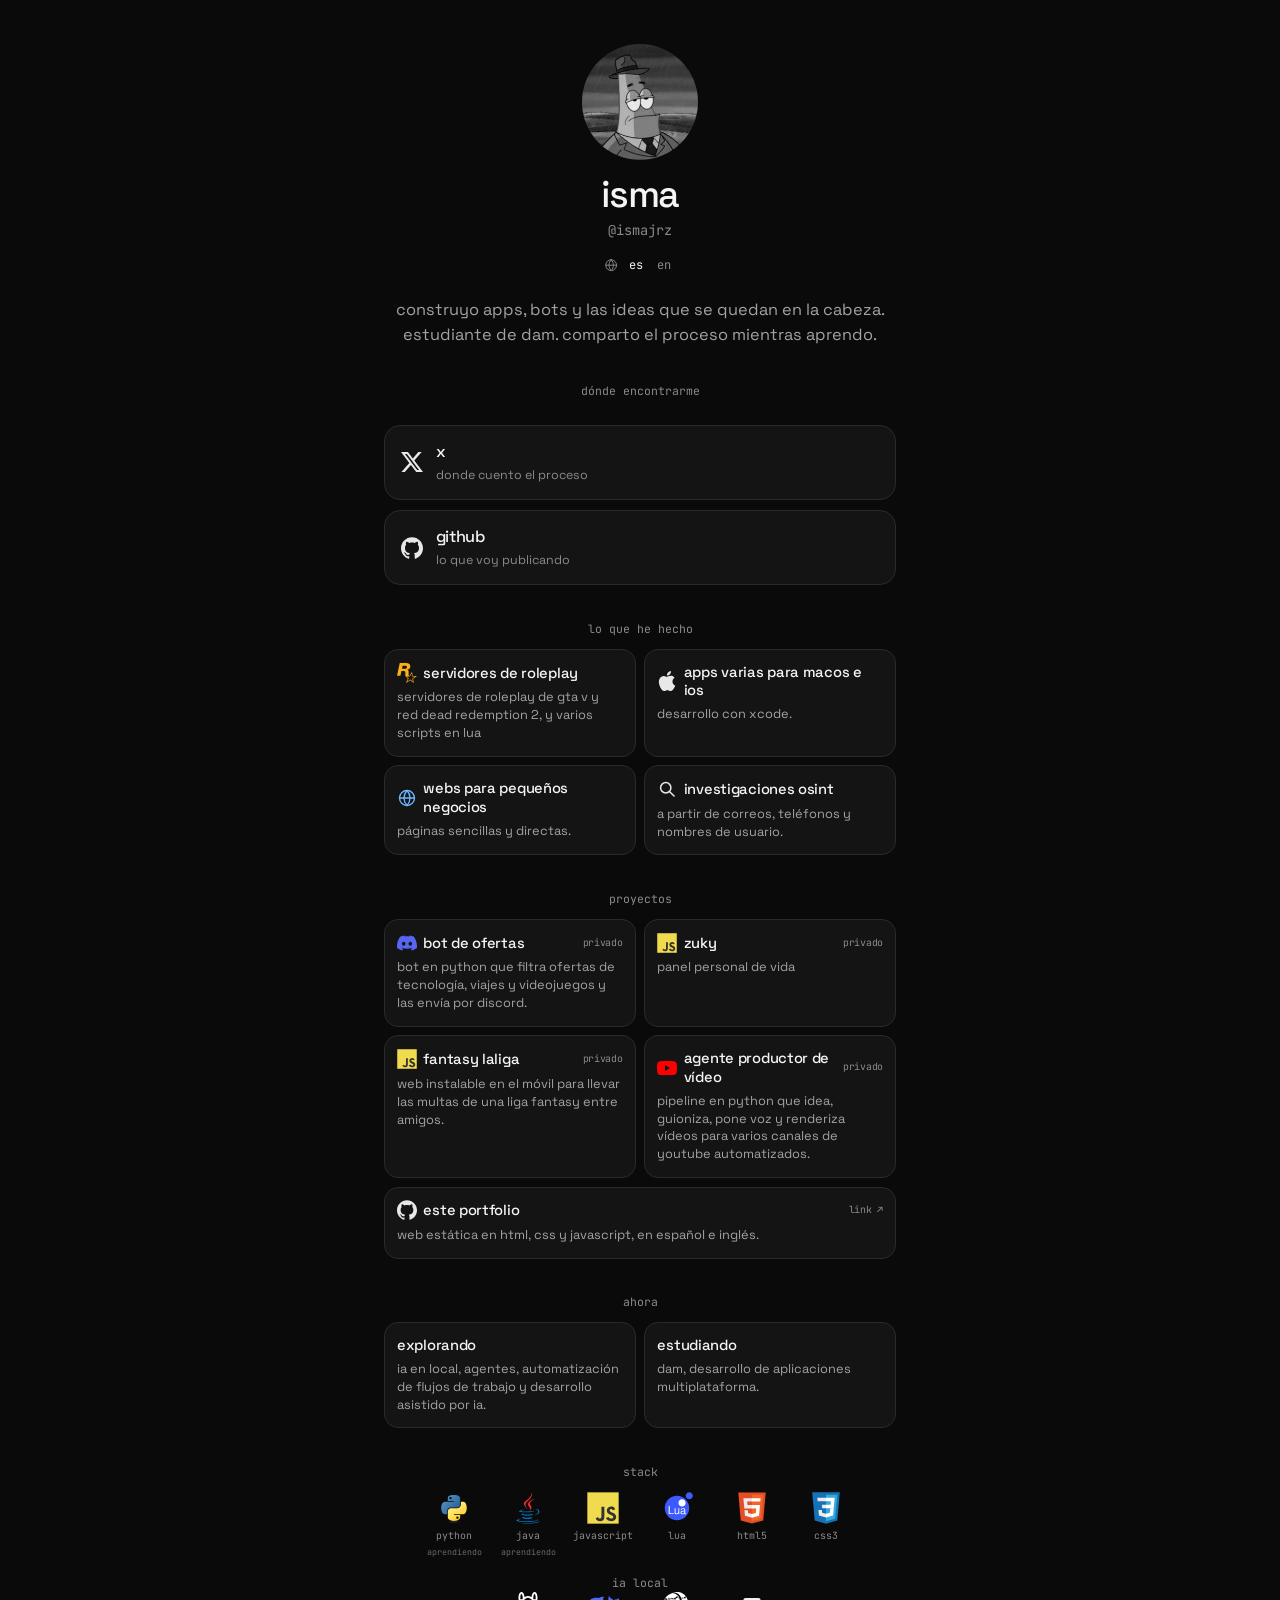
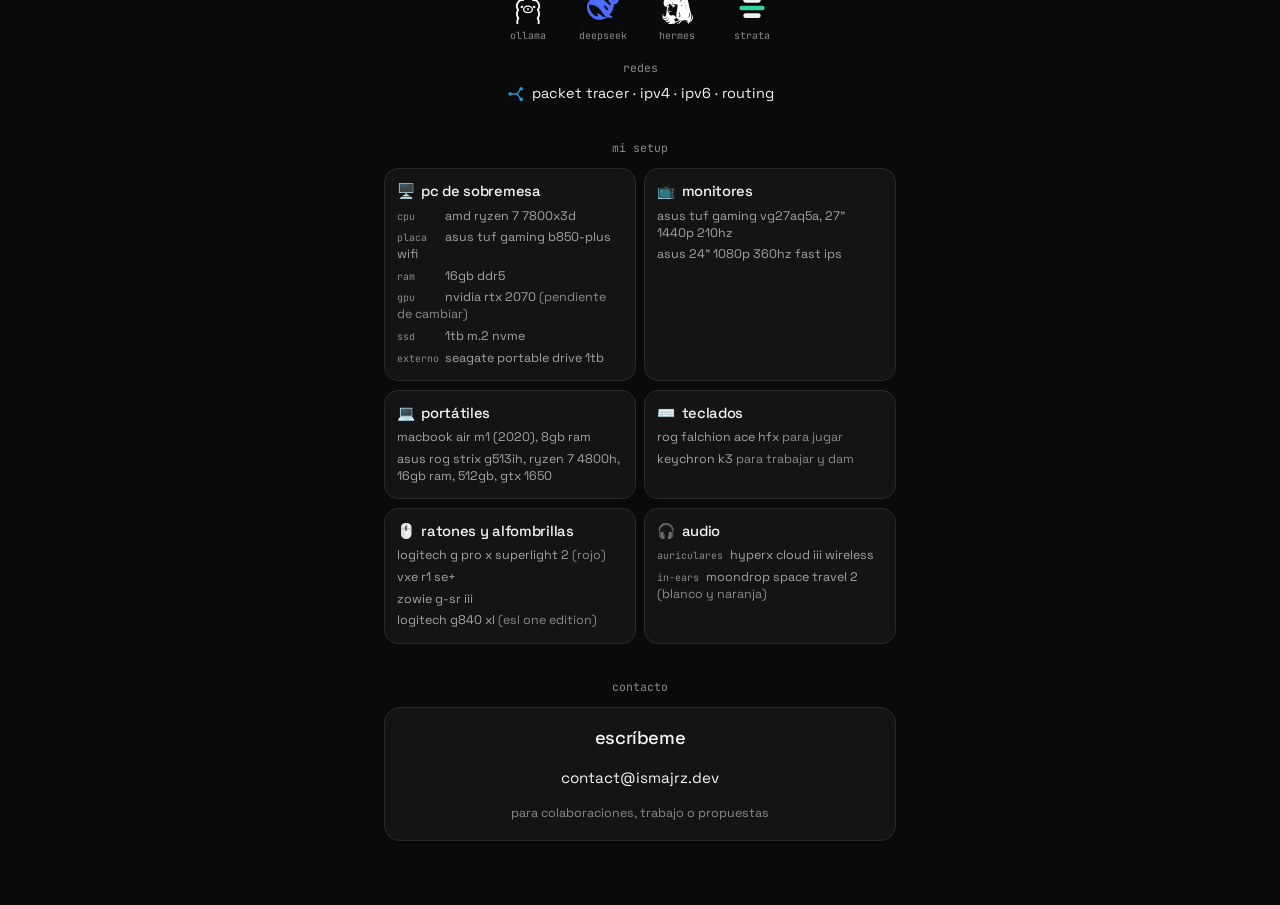
==== index.html @ 29e9b3c8 "Portfolio: añade el proyecto Fantasy LaLiga" ====
<!DOCTYPE html>
<html lang="es">
<head>
  <meta charset="utf-8">
  <meta name="viewport" content="width=device-width, initial-scale=1">
  <title>isma · @ismajrz</title>
  <meta name="description" content="isma (@ismajrz). construyo apps, bots y las ideas que se quedan en la cabeza. comparto el proceso mientras aprendo.">
  <meta name="author" content="isma">
  <meta name="theme-color" content="#0a0a0a">
  <meta name="color-scheme" content="dark">
  <meta name="format-detection" content="telephone=no">
  <link rel="canonical" href="https://ismajrz.dev/">
  <meta property="og:title" content="isma · @ismajrz">
  <meta property="og:description" content="isma (@ismajrz). construyo apps, bots y las ideas que se quedan en la cabeza. comparto el proceso mientras aprendo.">
  <meta property="og:type" content="website">
  <meta property="og:url" content="https://ismajrz.dev/">
  <meta property="og:locale" content="es_ES">
  <meta property="og:site_name" content="isma">
  <meta property="og:image" content="https://ismajrz.dev/avatar.jpg">
  <meta property="og:image:type" content="image/jpeg">
  <meta property="og:image:width" content="460">
  <meta property="og:image:height" content="460">
  <meta property="og:image:alt" content="foto de isma">
  <meta name="twitter:card" content="summary">
  <meta name="twitter:site" content="@ismajrz">
  <meta name="twitter:title" content="isma · @ismajrz">
  <meta name="twitter:description" content="isma (@ismajrz). construyo apps, bots y las ideas que se quedan en la cabeza. comparto el proceso mientras aprendo.">
  <meta name="twitter:image" content="https://ismajrz.dev/avatar.jpg">
  <meta name="twitter:image:alt" content="foto de isma">
  <link rel="icon" href="/favicon.svg" type="image/svg+xml">
  <link rel="preload" href="/avatar.jpg" as="image">
  <link rel="preconnect" href="https://fonts.googleapis.com">
  <link rel="preconnect" href="https://fonts.gstatic.com" crossorigin>
  <link rel="stylesheet" href="https://fonts.googleapis.com/css2?family=JetBrains+Mono:wght@400;500&family=Space+Grotesk:wght@400;500&display=swap">
  <link rel="stylesheet" href="/styles.css">
</head>
<body data-page="home">
  <a class="skip" href="#contenido" data-i18n="skip">saltar al contenido</a>
  <div class="hub">
    <header>
      <img class="avatar" src="/avatar.jpg" width="116" height="116" alt="foto de isma" data-i18n-alt="photoAlt" fetchpriority="high">
      <h1>isma</h1>
      <p class="handle">@ismajrz</p>
      <div class="lang" role="group" aria-label="idioma" data-i18n-aria="langLabel">
        <svg class="lang-icon" aria-hidden="true" viewBox="0 0 24 24" fill="none" stroke="currentColor" stroke-width="1.6" stroke-linecap="round" stroke-linejoin="round"><circle cx="12" cy="12" r="9"/><path d="M3 12h18"/><path d="M12 3c2.4 2.6 3.6 5.7 3.6 9s-1.2 6.4-3.6 9c-2.4-2.6-3.6-5.7-3.6-9S9.6 5.6 12 3z"/></svg>
        <button type="button" data-set-lang="es" aria-pressed="true">es</button>
        <button type="button" data-set-lang="en" aria-pressed="false">en</button>
      </div>
      <p class="bio">
        <span data-i18n="bio1">construyo apps, bots y las ideas que se quedan en la cabeza.</span>
        <span data-i18n="bio2">estudiante de dam. comparto el proceso mientras aprendo.</span>
      </p>
    </header>

    <main id="contenido" tabindex="-1">
      <section aria-labelledby="donde">
        <h2 id="donde" data-i18n="findTitle">dónde encontrarme</h2>
        <div class="links">
          <a class="linkbtn" href="https://x.com/ismajrz" target="_blank" rel="me noopener noreferrer">
            <img src="/icons/x.svg" alt="" width="22" height="22">
            <span>
              <strong>x</strong>
              <small data-i18n="xHint">donde cuento el proceso</small>
              <span class="sr-only" data-i18n="newTab">se abre en otra pestaña</span>
            </span>
          </a>
          <a class="linkbtn" href="https://github.com/ismajrz" target="_blank" rel="me noopener noreferrer">
            <img src="/icons/github.svg" alt="" width="22" height="22">
            <span>
              <strong>github</strong>
              <small data-i18n="ghHint">lo que voy publicando</small>
              <span class="sr-only" data-i18n="newTab">se abre en otra pestaña</span>
            </span>
          </a>
        </div>
      </section>

      <section aria-labelledby="hecho">
        <h2 id="hecho" data-i18n="workTitle">lo que he hecho</h2>
        <ul class="tiles work">
          <li class="tile">
            <h3><img src="/icons/rockstargames.svg" alt="" width="20" height="20"><span data-i18n="work1t">servidores de roleplay</span></h3>
            <p data-i18n="work1d">servidores de roleplay de gta v y red dead redemption 2, y varios scripts en lua</p>
          </li>
          <li class="tile">
            <h3><img src="/icons/apple.svg" alt="" width="20" height="20"><span data-i18n="work2t">apps varias para macos e ios</span></h3>
            <p data-i18n="work2d">desarrollo con xcode.</p>
          </li>
          <li class="tile">
            <h3><img src="/icons/globe.svg" alt="" width="20" height="20"><span data-i18n="work3t">webs para pequeños negocios</span></h3>
            <p data-i18n="work3d">páginas sencillas y directas.</p>
          </li>
          <li class="tile">
            <h3><img src="/icons/search.svg" alt="" width="20" height="20"><span data-i18n="work4t">investigaciones osint</span></h3>
            <p data-i18n="work4d">a partir de correos, teléfonos y nombres de usuario.</p>
          </li>
        </ul>
      </section>

      <section aria-labelledby="proyectos">
        <h2 id="proyectos" data-i18n="projectsTitle">proyectos</h2>
        <ul class="tiles">
          <li class="tile">
            <h3><img src="/icons/discord.svg" alt="" width="20" height="20"><span>bot de ofertas</span><span class="tag" data-i18n="private">privado</span></h3>
            <p data-i18n="projBot">bot en python que filtra ofertas de tecnología, viajes y videojuegos y las envía por discord.</p>
          </li>
          <li class="tile">
            <h3><img src="/icons/javascript.svg" alt="" width="20" height="20"><span>zuky</span><span class="tag" data-i18n="private">privado</span></h3>
            <p data-i18n="projZuky">panel personal de vida</p>
          </li>
          <li class="tile">
            <h3><img src="/icons/javascript.svg" alt="" width="20" height="20"><span>fantasy laliga</span><span class="tag" data-i18n="private">privado</span></h3>
            <p data-i18n="projFantasy">web instalable en el móvil para llevar las multas de una liga fantasy entre amigos.</p>
          </li>
          <li class="tile">
            <h3><img src="/icons/youtube.svg" alt="" width="20" height="20"><span data-i18n="projVideoT">agente productor de vídeo</span><span class="tag" data-i18n="private">privado</span></h3>
            <p data-i18n="projVideo">pipeline en python que idea, guioniza, pone voz y renderiza vídeos para varios canales de youtube automatizados.</p>
          </li>
          <li class="tile">
            <h3><img src="/icons/github.svg" alt="" width="20" height="20"><span data-i18n="projSiteT">este portfolio</span><a class="tag tag-link" href="https://github.com/ismajrz/portfolio" target="_blank" rel="noopener"><span data-i18n="code">link</span> ↗<span class="sr-only" data-i18n="newTab">se abre en otra pestaña</span></a></h3>
            <p data-i18n="projSite">web estática en html, css y javascript, en español e inglés.</p>
          </li>
        </ul>
      </section>

      <section aria-labelledby="ahora">
        <h2 id="ahora" data-i18n="nowTitle">ahora</h2>
        <ul class="tiles">
          <li class="tile">
            <h3 data-i18n="now3t">explorando</h3>
            <p data-i18n="now3d">ia en local, agentes, automatización de flujos de trabajo y desarrollo asistido por ia.</p>
          </li>
          <li class="tile">
            <h3 data-i18n="now2t">estudiando</h3>
            <p data-i18n="now2d">dam, desarrollo de aplicaciones multiplataforma.</p>
          </li>
        </ul>
      </section>

      <section aria-labelledby="stack">
        <h2 id="stack" data-i18n="stackTitle">stack</h2>
        <ul class="logos">
          <li><img src="/icons/python.svg" alt="" width="32" height="32"><span>python</span><span class="learning" data-i18n="learning">aprendiendo</span></li>
          <li><img src="/icons/java.svg" alt="" width="32" height="32"><span>java</span><span class="learning" data-i18n="learning">aprendiendo</span></li>
          <li><img src="/icons/javascript.svg" alt="" width="32" height="32"><span>javascript</span></li>
          <li><img src="/icons/lua.svg" alt="" width="32" height="32"><span>lua</span></li>
          <li><img src="/icons/html5.svg" alt="" width="32" height="32"><span>html5</span></li>
          <li><img src="/icons/css3.svg" alt="" width="32" height="32"><span>css3</span></li>
        </ul>
        <p class="sub" data-i18n="ai">ia local</p>
        <ul class="logos">
          <li><img src="/icons/ollama.svg" alt="" width="32" height="32"><span>ollama</span></li>
          <li><img src="/icons/deepseek.svg" alt="" width="32" height="32"><span>deepseek</span></li>
          <li><img src="/icons/hermes.svg" alt="" width="32" height="32"><span>hermes</span></li>
          <li><img src="/icons/strata.svg" alt="" width="32" height="32"><span>strata</span></li>
        </ul>
        <p class="sub" data-i18n="networks">redes</p>
        <p class="netline"><img class="mark" src="/icons/network.svg" alt="" width="18" height="18">packet tracer · ipv4 · ipv6 · routing</p>
      </section>

      <section aria-labelledby="setup">
        <h2 id="setup" data-i18n="setupTitle">mi setup</h2>
        <ul class="tiles setup">
          <li class="tile">
            <h3><span aria-hidden="true">🖥️</span><span data-i18n="setPc">pc de sobremesa</span></h3>
            <ul class="specs">
              <li><span class="k">cpu</span>amd ryzen 7 7800x3d</li>
              <li><span class="k" data-i18n="setBoard">placa</span>asus tuf gaming b850-plus wifi</li>
              <li><span class="k">ram</span>16gb ddr5</li>
              <li><span class="k">gpu</span>nvidia rtx 2070 <em data-i18n="setUpgrade">(pendiente de cambiar)</em></li>
              <li><span class="k">ssd</span>1tb m.2 nvme</li>
              <li><span class="k" data-i18n="setExternal">externo</span>seagate portable drive 1tb</li>
            </ul>
          </li>
          <li class="tile">
            <h3><span aria-hidden="true">📺</span><span data-i18n="setMonitors">monitores</span></h3>
            <ul class="specs">
              <li>asus tuf gaming vg27aq5a, 27" 1440p 210hz</li>
              <li>asus 24" 1080p 360hz fast ips</li>
            </ul>
          </li>
          <li class="tile">
            <h3><span aria-hidden="true">💻</span><span data-i18n="setLaptops">portátiles</span></h3>
            <ul class="specs">
              <li>macbook air m1 (2020), 8gb ram</li>
              <li>asus rog strix g513ih, ryzen 7 4800h, 16gb ram, 512gb, gtx 1650</li>
            </ul>
          </li>
          <li class="tile">
            <h3><span aria-hidden="true">⌨️</span><span data-i18n="setKeyboards">teclados</span></h3>
            <ul class="specs">
              <li>rog falchion ace hfx <em data-i18n="setGaming">para jugar</em></li>
              <li>keychron k3 <em data-i18n="setWork">para trabajar y dam</em></li>
            </ul>
          </li>
          <li class="tile">
            <h3><span aria-hidden="true">🖱️</span><span data-i18n="setMice">ratones y alfombrillas</span></h3>
            <ul class="specs">
              <li>logitech g pro x superlight 2 <em data-i18n="setRed">(rojo)</em></li>
              <li>vxe r1 se+</li>
              <li>zowie g-sr iii</li>
              <li>logitech g840 xl <em>(esl one edition)</em></li>
            </ul>
          </li>
          <li class="tile">
            <h3><span aria-hidden="true">🎧</span><span>audio</span></h3>
            <ul class="specs">
              <li><span class="k" data-i18n="setHeadphones">auriculares</span>hyperx cloud iii wireless</li>
              <li><span class="k">in-ears</span>moondrop space travel 2 <em data-i18n="setWhite">(blanco y naranja)</em></li>
            </ul>
          </li>
        </ul>
      </section>

      <section aria-labelledby="contacto">
        <h2 id="contacto" data-i18n="contactTitle">contacto</h2>
        <a class="cta" href="mailto:contact@ismajrz.dev">
          <span class="cta-label" data-i18n="ctaButton">escríbeme</span>
          <span class="cta-mail">contact@ismajrz.dev</span>
          <span class="cta-note" data-i18n="ctaPurpose">para colaboraciones, trabajo o propuestas</span>
        </a>
      </section>
    </main>
  </div>
  <script src="/main.js"></script>
</body>
</html>
---- styles.css ----
:root {
  --bg: #0a0a0a;
  --card: #141414;
  --line: #2a2a2a;
  --text: #a3a3a3;
  --strong: #f4f4f4;
  --muted: #8a8a8a;
  --sans: "Space Grotesk", "Segoe UI", sans-serif;
  --mono: "JetBrains Mono", ui-monospace, menlo, consolas, monospace;
}

*,
*::before,
*::after {
  box-sizing: border-box;
}

html {
  scrollbar-color: #2a2a2a var(--bg);
}

body {
  margin: 0;
  min-height: 100vh;
  background: var(--bg);
  color: var(--text);
  font-family: var(--sans);
  font-size: 1.02rem;
  line-height: 1.5;
  -webkit-font-smoothing: antialiased;
}

:focus:not(:focus-visible) {
  outline: none;
}

:focus-visible {
  outline: 2px solid var(--strong);
  outline-offset: 3px;
}

::selection {
  background: #2e2e2e;
  color: var(--strong);
}

button,
a {
  font: inherit;
}

.skip {
  position: absolute;
  left: 1rem;
  top: 0;
  transform: translateY(-140%);
  padding: 0.45rem 0.7rem;
  background: var(--strong);
  color: var(--bg);
  font-family: var(--mono);
  font-size: 0.75rem;
  text-decoration: none;
}

.skip:focus {
  transform: translateY(0.75rem);
}

.hub {
  width: min(100% - 2rem, 32rem);
  margin-inline: auto;
  padding-block: 2.75rem 4rem;
  text-align: center;
}

.avatar {
  width: 116px;
  height: 116px;
  border-radius: 50%;
  object-fit: cover;
  display: block;
  margin: 0 auto 1rem;
}

h1,
h2,
h3,
p {
  margin: 0;
}

h1 {
  color: var(--strong);
  font-size: 2.35rem;
  font-weight: 500;
  letter-spacing: -0.04em;
  line-height: 1;
}

.handle {
  margin-top: 0.4rem;
  color: var(--muted);
  font-family: var(--mono);
  font-size: 0.85rem;
}

.lang {
  display: inline-flex;
  align-items: center;
  gap: 0.15rem;
  margin-top: 0.85rem;
}

.lang-icon {
  width: 0.9rem;
  height: 0.9rem;
  margin-right: 0.2rem;
  color: var(--muted);
}

.lang button {
  border: 0;
  padding: 0.15rem 0.35rem;
  background: transparent;
  color: var(--muted);
  font-family: var(--mono);
  font-size: 0.75rem;
  cursor: pointer;
}

.lang button[aria-pressed="true"] {
  color: var(--strong);
}

.bio {
  margin-top: 1.15rem;
  text-align: center;
}

.bio span {
  display: block;
}

section {
  margin-top: 2.15rem;
  text-align: left;
}

h2 {
  margin-bottom: 0.75rem;
  color: var(--muted);
  font-family: var(--mono);
  font-size: 0.72rem;
  font-weight: 400;
  text-align: center;
}

.links {
  display: grid;
  gap: 0.6rem;
  margin-top: 1.6rem;
}

.linkbtn,
.cta {
  display: flex;
  align-items: center;
  gap: 0.8rem;
  width: 100%;
  padding: 0.9rem 1rem;
  border: 1px solid var(--line);
  border-radius: 16px;
  background: var(--card);
  color: var(--strong);
  text-align: left;
  text-decoration: none;
  transition: background-color 0.15s ease, border-color 0.15s ease;
}

.linkbtn:hover,
.cta:hover {
  background: #1b1b1b;
  border-color: #3a3a3a;
  text-decoration: none;
}

.linkbtn img {
  width: 22px;
  height: 22px;
  flex: none;
  object-fit: contain;
}

.linkbtn strong,
.cta-label {
  display: block;
  font-weight: 500;
  letter-spacing: -0.02em;
}

.linkbtn small,
.cta-note {
  display: block;
  margin-top: 0.1rem;
  color: var(--muted);
  font-size: 0.78rem;
  font-weight: 400;
}

.tiles {
  display: grid;
  grid-template-columns: 1fr 1fr;
  gap: 0.55rem;
  margin: 0;
  padding: 0;
  list-style: none;
}

.tiles li:last-child:nth-child(odd) {
  grid-column: 1 / -1;
}

.tile {
  padding: 0.8rem 0.75rem 0.85rem;
  border: 1px solid var(--line);
  border-radius: 14px;
  background: var(--card);
  text-align: left;
}

.tile img,
.mark {
  width: 20px;
  height: 20px;
  object-fit: contain;
  flex: none;
}

h3 {
  display: flex;
  align-items: center;
  gap: 0.4rem;
  color: var(--strong);
  font-size: 0.92rem;
  font-weight: 500;
  letter-spacing: -0.02em;
  line-height: 1.25;
}

.tile p {
  margin-top: 0.35rem;
  color: var(--text);
  font-size: 0.8rem;
  line-height: 1.4;
}

.tag {
  margin-left: auto;
  color: var(--muted);
  font-family: var(--mono);
  font-size: 0.62rem;
  font-weight: 400;
}

.tag-link {
  color: var(--muted);
  text-decoration: none;
}

.tag-link:hover {
  color: var(--strong);
}

.logos {
  display: flex;
  flex-wrap: wrap;
  justify-content: center;
  gap: 0.85rem 0.35rem;
  margin: 0;
  padding: 0;
  list-style: none;
}

.logos li {
  display: flex;
  flex-direction: column;
  align-items: center;
  gap: 0.3rem;
  width: 4.3rem;
  color: var(--muted);
  font-family: var(--mono);
  font-size: 0.62rem;
}

.logos img {
  width: 32px;
  height: 32px;
  object-fit: contain;
}

.logos .learning {
  margin-top: -0.15rem;
  color: var(--muted);
  font-size: 0.52rem;
  opacity: 0.75;
}

.sub {
  margin-top: 1rem;
  color: var(--muted);
  font-family: var(--mono);
  font-size: 0.72rem;
  text-align: center;
}

.netline {
  display: flex;
  align-items: center;
  justify-content: center;
  gap: 0.4rem;
  margin-top: 0.4rem;
  color: var(--strong);
  font-size: 0.9rem;
}

.specs {
  margin: 0.45rem 0 0;
  padding: 0;
  list-style: none;
  display: grid;
  gap: 0.3rem;
}

.specs li {
  color: var(--text);
  font-size: 0.78rem;
  line-height: 1.35;
}

.specs .k {
  display: inline-block;
  min-width: 2.6rem;
  margin-right: 0.4rem;
  color: var(--muted);
  font-family: var(--mono);
  font-size: 0.62rem;
}

.specs em {
  color: var(--muted);
  font-style: normal;
}

.cta {
  display: grid;
  justify-items: center;
  text-align: center;
  padding: 1rem 1rem 1.05rem;
  border-radius: 16px;
}

.cta-label {
  font-size: 1.15rem;
}

.cta-mail {
  margin-top: 0.15rem;
  color: var(--strong);
  font-size: 0.95rem;
}

.sr-only {
  position: absolute;
  width: 1px;
  height: 1px;
  padding: 0;
  margin: -1px;
  overflow: hidden;
  clip: rect(0, 0, 0, 0);
  white-space: nowrap;
  border: 0;
}

.page-404 .hub {
  padding-top: 4.5rem;
}

.page-404 .linkbtn {
  margin-top: 1.5rem;
  justify-content: center;
}

@media (prefers-reduced-motion: reduce) {
  .linkbtn,
  .cta {
    transition: none;
  }
}
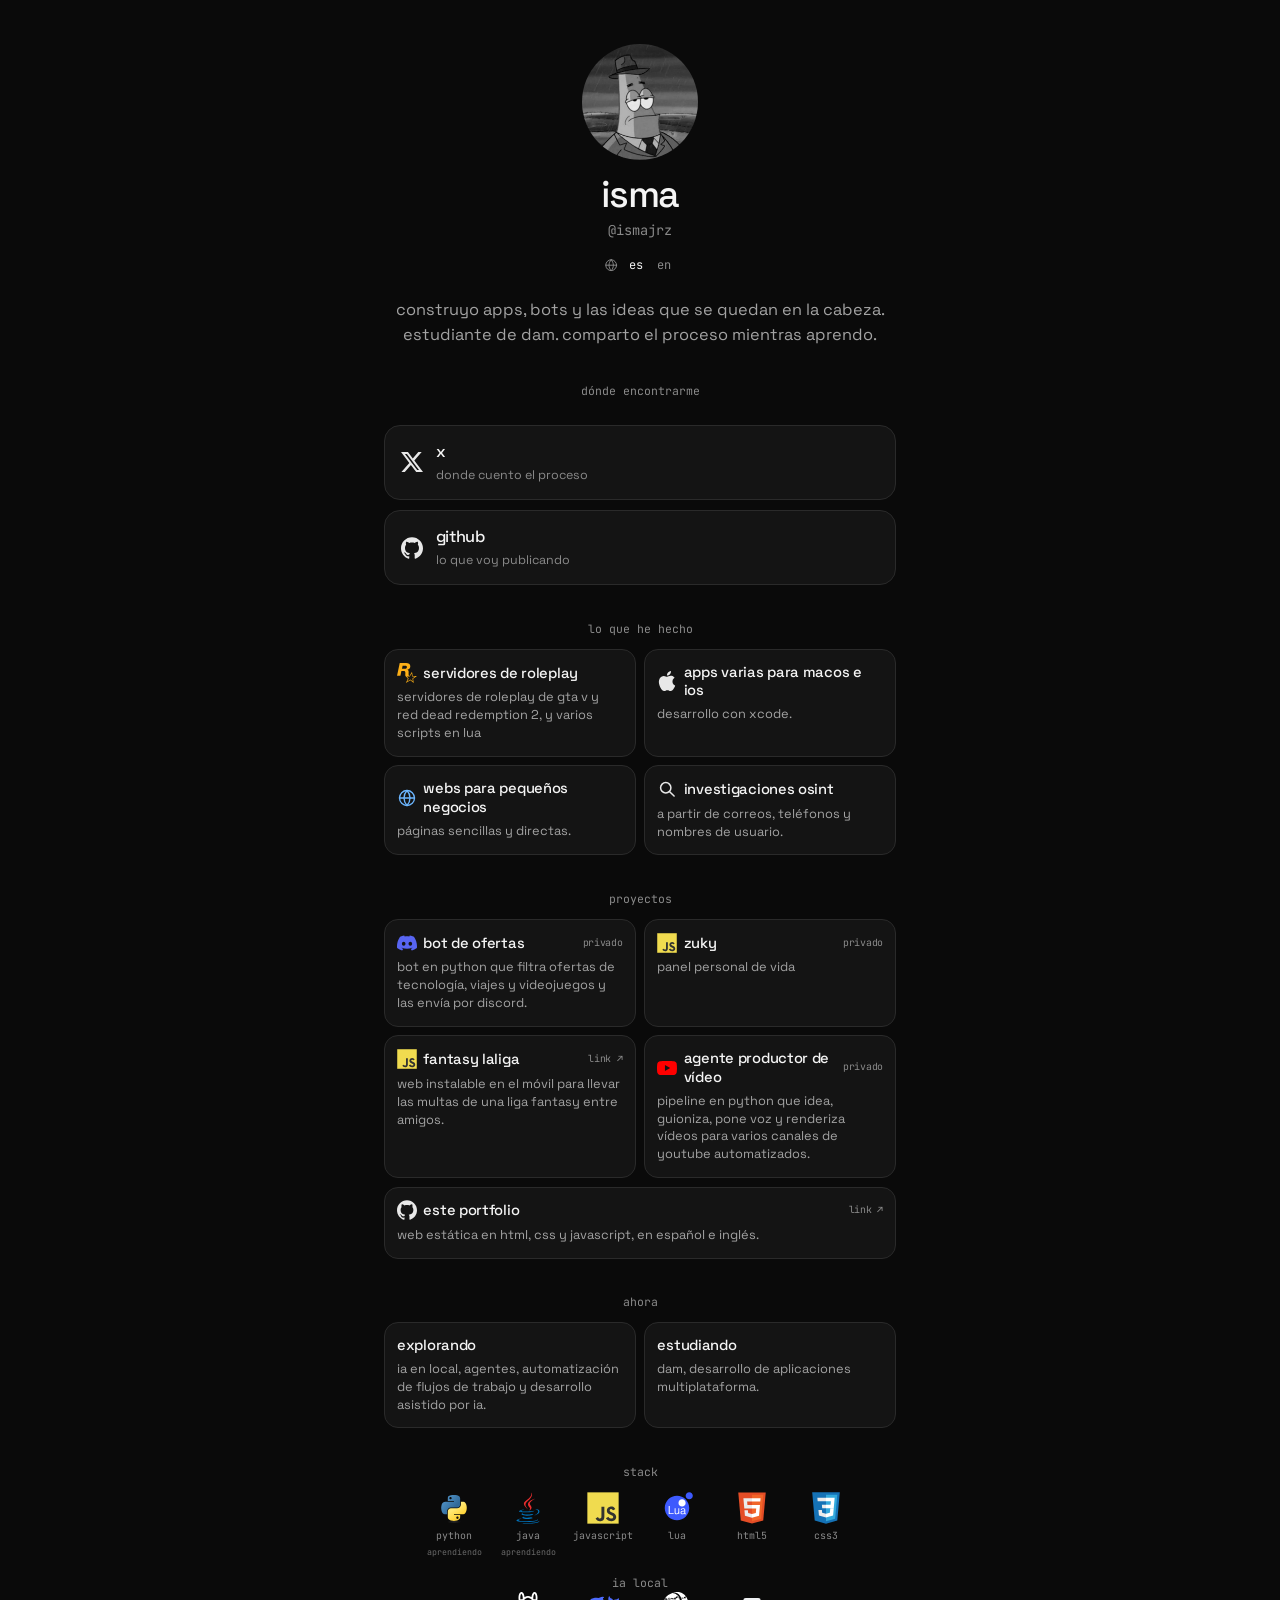
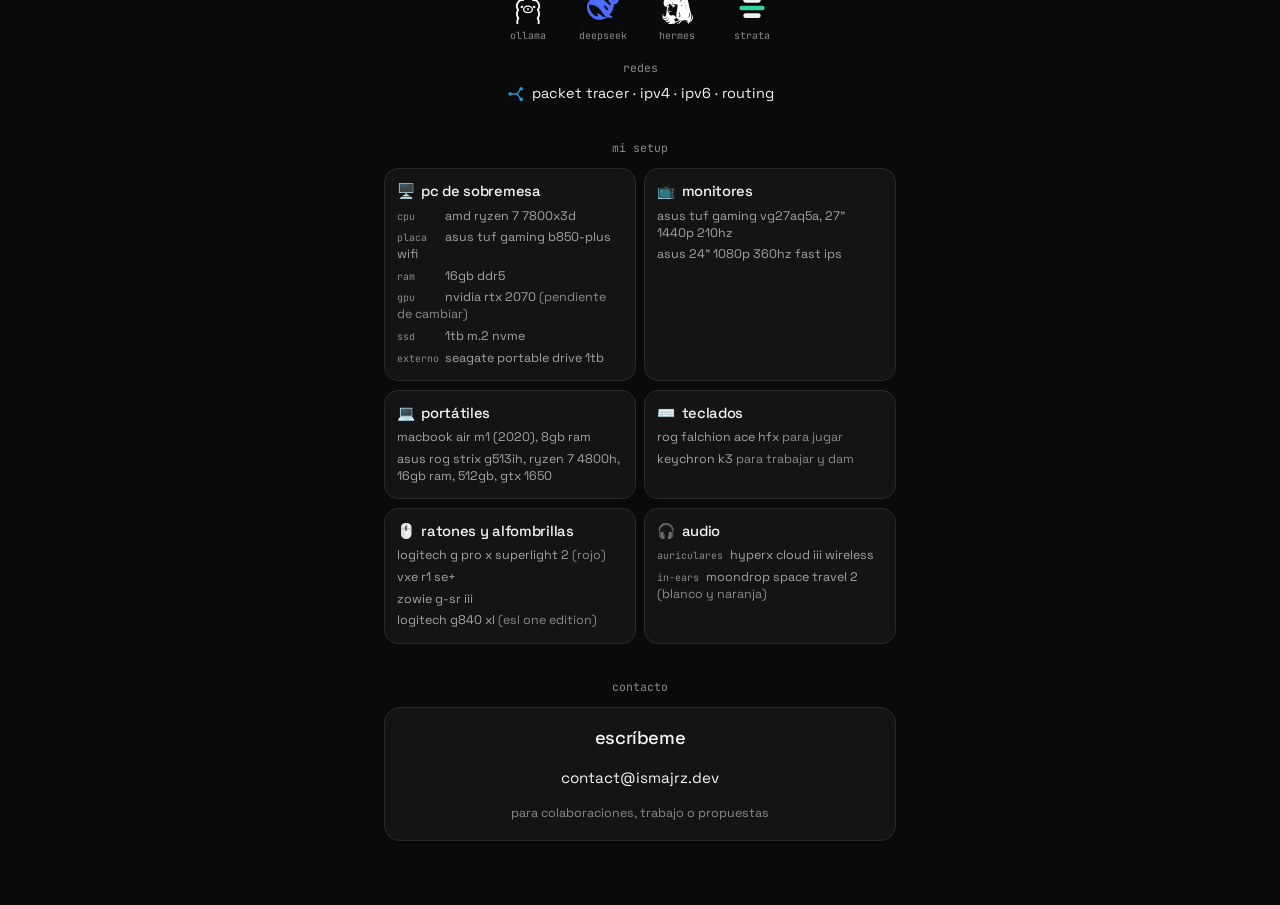
==== commit 090b20ad: "Portfolio: Fantasy LaLiga enlaza al repositorio público" ====
--- a/index.html
+++ b/index.html
@@ -109,7 +109,7 @@
             <p data-i18n="projZuky">panel personal de vida</p>
           </li>
           <li class="tile">
-            <h3><img src="/icons/javascript.svg" alt="" width="20" height="20"><span>fantasy laliga</span><span class="tag" data-i18n="private">privado</span></h3>
+            <h3><img src="/icons/javascript.svg" alt="" width="20" height="20"><span>fantasy laliga</span><a class="tag tag-link" href="https://github.com/ismajrz/fantasy-laliga-multas" target="_blank" rel="noopener"><span data-i18n="code">link</span> ↗<span class="sr-only" data-i18n="newTab">se abre en otra pestaña</span></a></h3>
             <p data-i18n="projFantasy">web instalable en el móvil para llevar las multas de una liga fantasy entre amigos.</p>
           </li>
           <li class="tile">
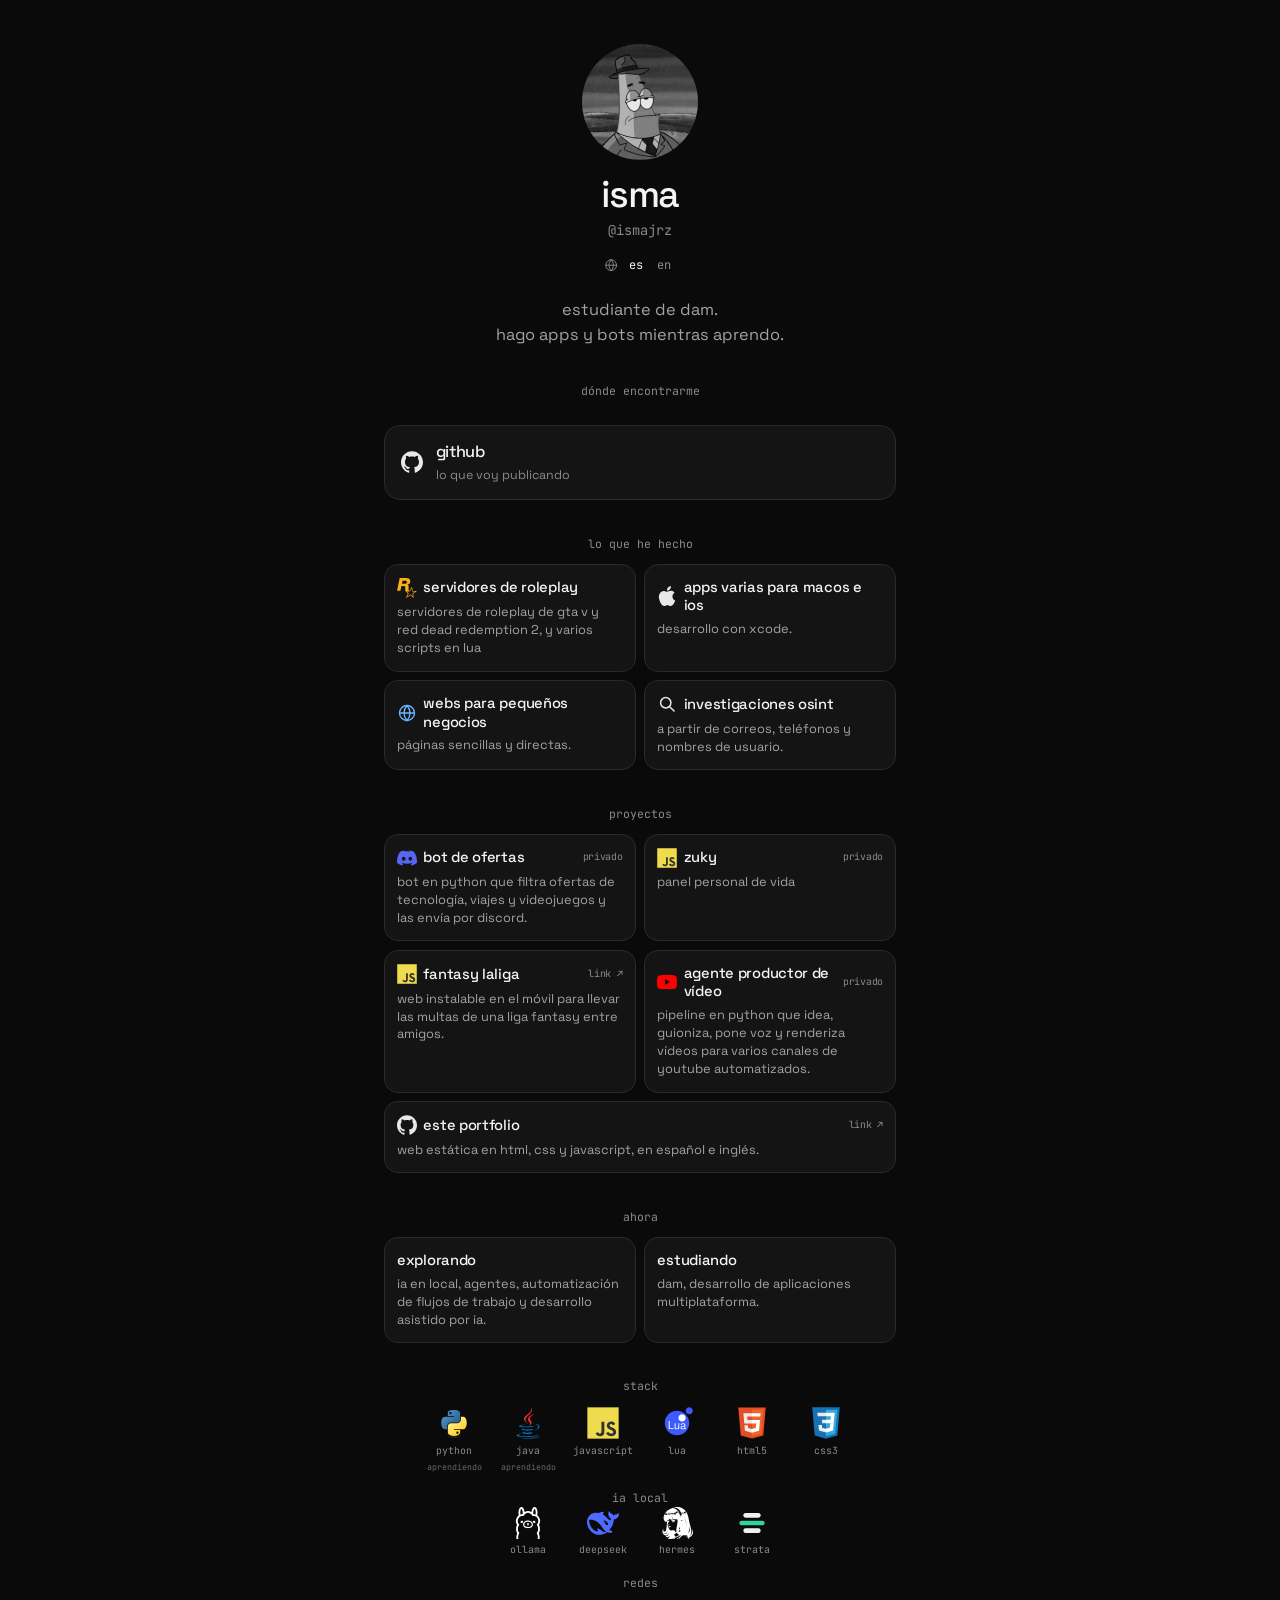
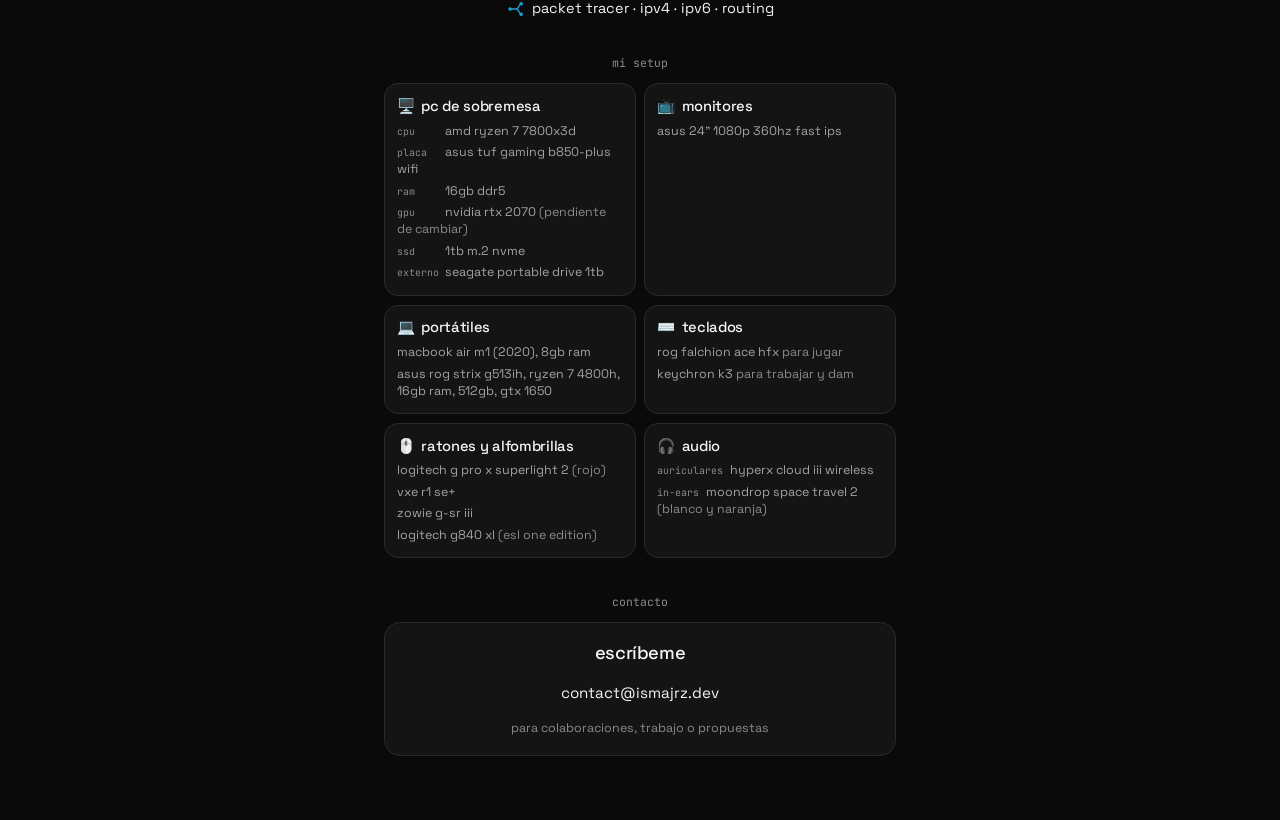
==== commit 539f42ca: "Portfolio: quita X, bio más simple y quita el monitor TUF Co-Authored-By: Claude Opus 5.5 <noreply@a" ====
--- a/index.html
+++ b/index.html
@@ -4,14 +4,14 @@
   <meta charset="utf-8">
   <meta name="viewport" content="width=device-width, initial-scale=1">
   <title>isma · @ismajrz</title>
-  <meta name="description" content="isma (@ismajrz). construyo apps, bots y las ideas que se quedan en la cabeza. comparto el proceso mientras aprendo.">
+  <meta name="description" content="isma (@ismajrz). estudiante de dam. hago apps y bots mientras aprendo.">
   <meta name="author" content="isma">
   <meta name="theme-color" content="#0a0a0a">
   <meta name="color-scheme" content="dark">
   <meta name="format-detection" content="telephone=no">
   <link rel="canonical" href="https://ismajrz.dev/">
   <meta property="og:title" content="isma · @ismajrz">
-  <meta property="og:description" content="isma (@ismajrz). construyo apps, bots y las ideas que se quedan en la cabeza. comparto el proceso mientras aprendo.">
+  <meta property="og:description" content="isma (@ismajrz). estudiante de dam. hago apps y bots mientras aprendo.">
   <meta property="og:type" content="website">
   <meta property="og:url" content="https://ismajrz.dev/">
   <meta property="og:locale" content="es_ES">
@@ -22,9 +22,8 @@
   <meta property="og:image:height" content="460">
   <meta property="og:image:alt" content="foto de isma">
   <meta name="twitter:card" content="summary">
-  <meta name="twitter:site" content="@ismajrz">
   <meta name="twitter:title" content="isma · @ismajrz">
-  <meta name="twitter:description" content="isma (@ismajrz). construyo apps, bots y las ideas que se quedan en la cabeza. comparto el proceso mientras aprendo.">
+  <meta name="twitter:description" content="isma (@ismajrz). estudiante de dam. hago apps y bots mientras aprendo.">
   <meta name="twitter:image" content="https://ismajrz.dev/avatar.jpg">
   <meta name="twitter:image:alt" content="foto de isma">
   <link rel="icon" href="/favicon.svg" type="image/svg+xml">
@@ -47,8 +46,8 @@
         <button type="button" data-set-lang="en" aria-pressed="false">en</button>
       </div>
       <p class="bio">
-        <span data-i18n="bio1">construyo apps, bots y las ideas que se quedan en la cabeza.</span>
-        <span data-i18n="bio2">estudiante de dam. comparto el proceso mientras aprendo.</span>
+        <span data-i18n="bio1">estudiante de dam.</span>
+        <span data-i18n="bio2">hago apps y bots mientras aprendo.</span>
       </p>
     </header>
 
@@ -56,14 +55,6 @@
       <section aria-labelledby="donde">
         <h2 id="donde" data-i18n="findTitle">dónde encontrarme</h2>
         <div class="links">
-          <a class="linkbtn" href="https://x.com/ismajrz" target="_blank" rel="me noopener noreferrer">
-            <img src="/icons/x.svg" alt="" width="22" height="22">
-            <span>
-              <strong>x</strong>
-              <small data-i18n="xHint">donde cuento el proceso</small>
-              <span class="sr-only" data-i18n="newTab">se abre en otra pestaña</span>
-            </span>
-          </a>
           <a class="linkbtn" href="https://github.com/ismajrz" target="_blank" rel="me noopener noreferrer">
             <img src="/icons/github.svg" alt="" width="22" height="22">
             <span>
@@ -175,7 +166,6 @@
           <li class="tile">
             <h3><span aria-hidden="true">📺</span><span data-i18n="setMonitors">monitores</span></h3>
             <ul class="specs">
-              <li>asus tuf gaming vg27aq5a, 27" 1440p 210hz</li>
               <li>asus 24" 1080p 360hz fast ips</li>
             </ul>
           </li>
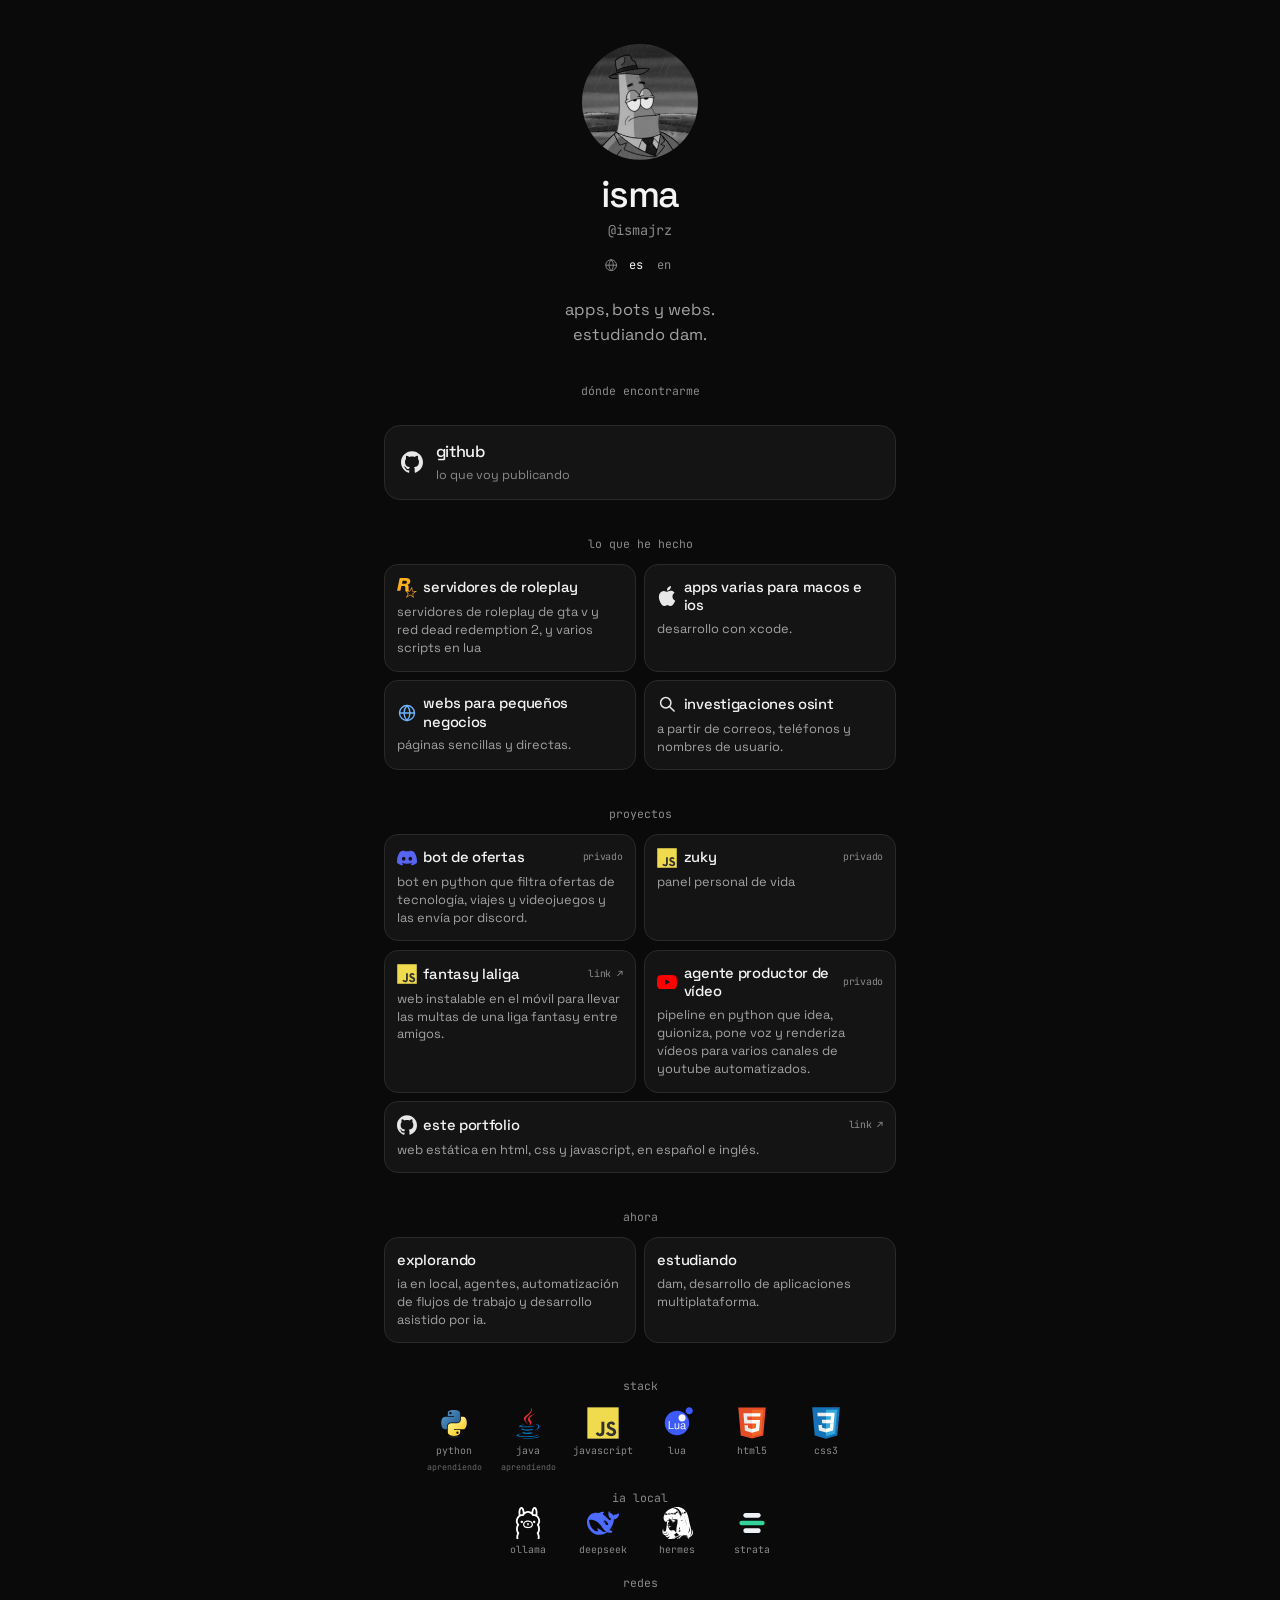
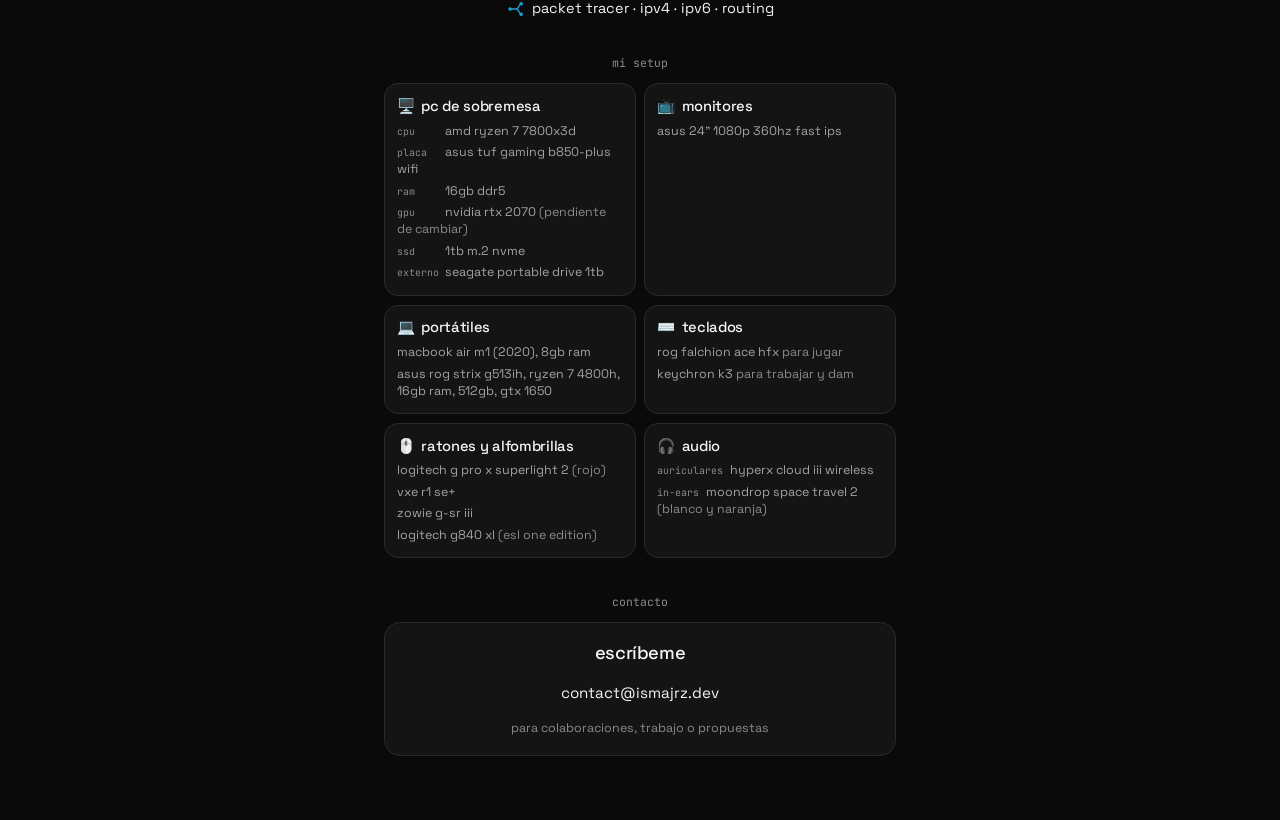
==== commit e0c2690f: "Portfolio: nueva bio Co-Authored-By: Claude Opus 5.5 <noreply@anthropic.com> Claude-Session: https:/" ====
--- a/index.html
+++ b/index.html
@@ -4,14 +4,14 @@
   <meta charset="utf-8">
   <meta name="viewport" content="width=device-width, initial-scale=1">
   <title>isma · @ismajrz</title>
-  <meta name="description" content="isma (@ismajrz). estudiante de dam. hago apps y bots mientras aprendo.">
+  <meta name="description" content="isma (@ismajrz). apps, bots y webs. estudiando dam.">
   <meta name="author" content="isma">
   <meta name="theme-color" content="#0a0a0a">
   <meta name="color-scheme" content="dark">
   <meta name="format-detection" content="telephone=no">
   <link rel="canonical" href="https://ismajrz.dev/">
   <meta property="og:title" content="isma · @ismajrz">
-  <meta property="og:description" content="isma (@ismajrz). estudiante de dam. hago apps y bots mientras aprendo.">
+  <meta property="og:description" content="isma (@ismajrz). apps, bots y webs. estudiando dam.">
   <meta property="og:type" content="website">
   <meta property="og:url" content="https://ismajrz.dev/">
   <meta property="og:locale" content="es_ES">
@@ -23,7 +23,7 @@
   <meta property="og:image:alt" content="foto de isma">
   <meta name="twitter:card" content="summary">
   <meta name="twitter:title" content="isma · @ismajrz">
-  <meta name="twitter:description" content="isma (@ismajrz). estudiante de dam. hago apps y bots mientras aprendo.">
+  <meta name="twitter:description" content="isma (@ismajrz). apps, bots y webs. estudiando dam.">
   <meta name="twitter:image" content="https://ismajrz.dev/avatar.jpg">
   <meta name="twitter:image:alt" content="foto de isma">
   <link rel="icon" href="/favicon.svg" type="image/svg+xml">
@@ -46,8 +46,8 @@
         <button type="button" data-set-lang="en" aria-pressed="false">en</button>
       </div>
       <p class="bio">
-        <span data-i18n="bio1">estudiante de dam.</span>
-        <span data-i18n="bio2">hago apps y bots mientras aprendo.</span>
+        <span data-i18n="bio1">apps, bots y webs.</span>
+        <span data-i18n="bio2">estudiando dam.</span>
       </p>
     </header>
 
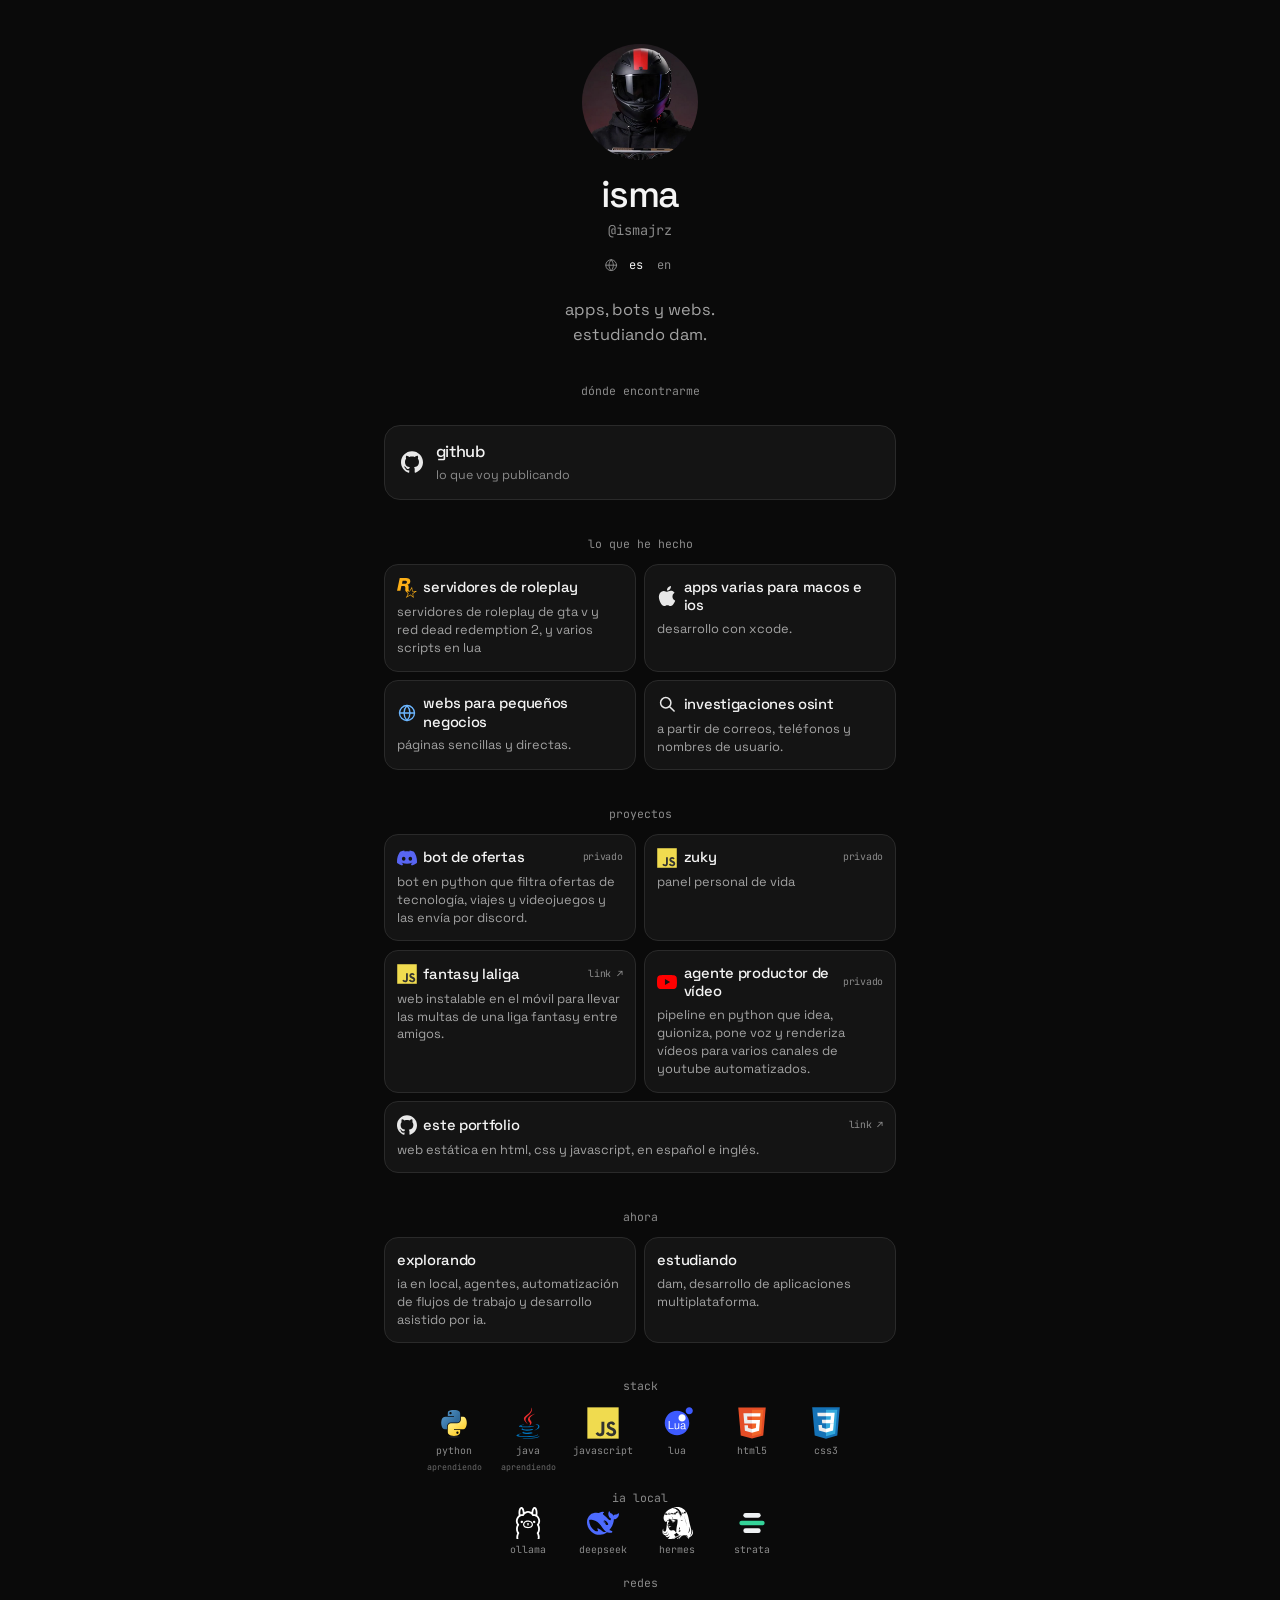
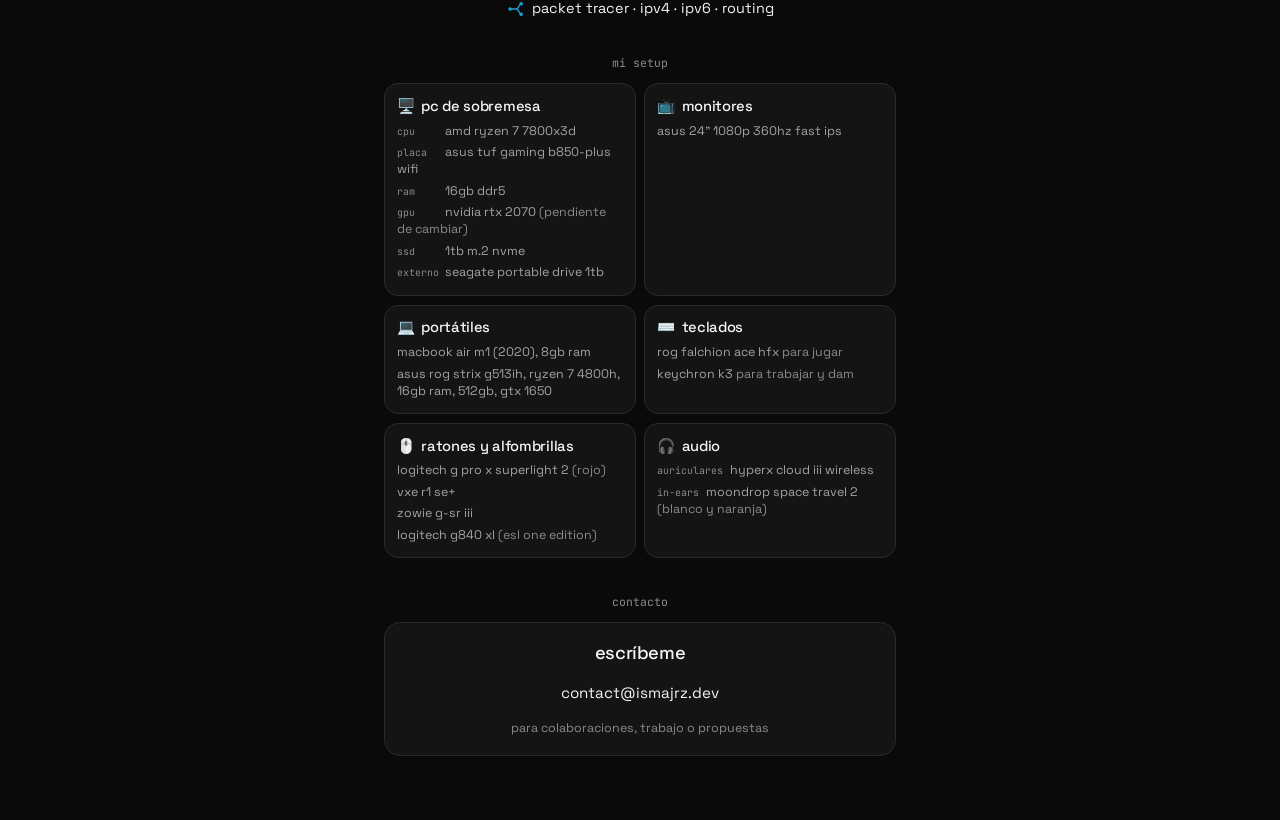
==== commit 1f80cdad: "Portfolio: nuevo avatar (personaje del casco) Co-Authored-By: Claude Opus 5.5 <noreply@anthropic.com" ====
--- a/index.html
+++ b/index.html
@@ -20,12 +20,12 @@
   <meta property="og:image:type" content="image/jpeg">
   <meta property="og:image:width" content="460">
   <meta property="og:image:height" content="460">
-  <meta property="og:image:alt" content="foto de isma">
+  <meta property="og:image:alt" content="avatar de isma">
   <meta name="twitter:card" content="summary">
   <meta name="twitter:title" content="isma · @ismajrz">
   <meta name="twitter:description" content="isma (@ismajrz). apps, bots y webs. estudiando dam.">
   <meta name="twitter:image" content="https://ismajrz.dev/avatar.jpg">
-  <meta name="twitter:image:alt" content="foto de isma">
+  <meta name="twitter:image:alt" content="avatar de isma">
   <link rel="icon" href="/favicon.svg" type="image/svg+xml">
   <link rel="preload" href="/avatar.jpg" as="image">
   <link rel="preconnect" href="https://fonts.googleapis.com">
@@ -37,7 +37,7 @@
   <a class="skip" href="#contenido" data-i18n="skip">saltar al contenido</a>
   <div class="hub">
     <header>
-      <img class="avatar" src="/avatar.jpg" width="116" height="116" alt="foto de isma" data-i18n-alt="photoAlt" fetchpriority="high">
+      <img class="avatar" src="/avatar.jpg" width="116" height="116" alt="avatar de isma" data-i18n-alt="photoAlt" fetchpriority="high">
       <h1>isma</h1>
       <p class="handle">@ismajrz</p>
       <div class="lang" role="group" aria-label="idioma" data-i18n-aria="langLabel">
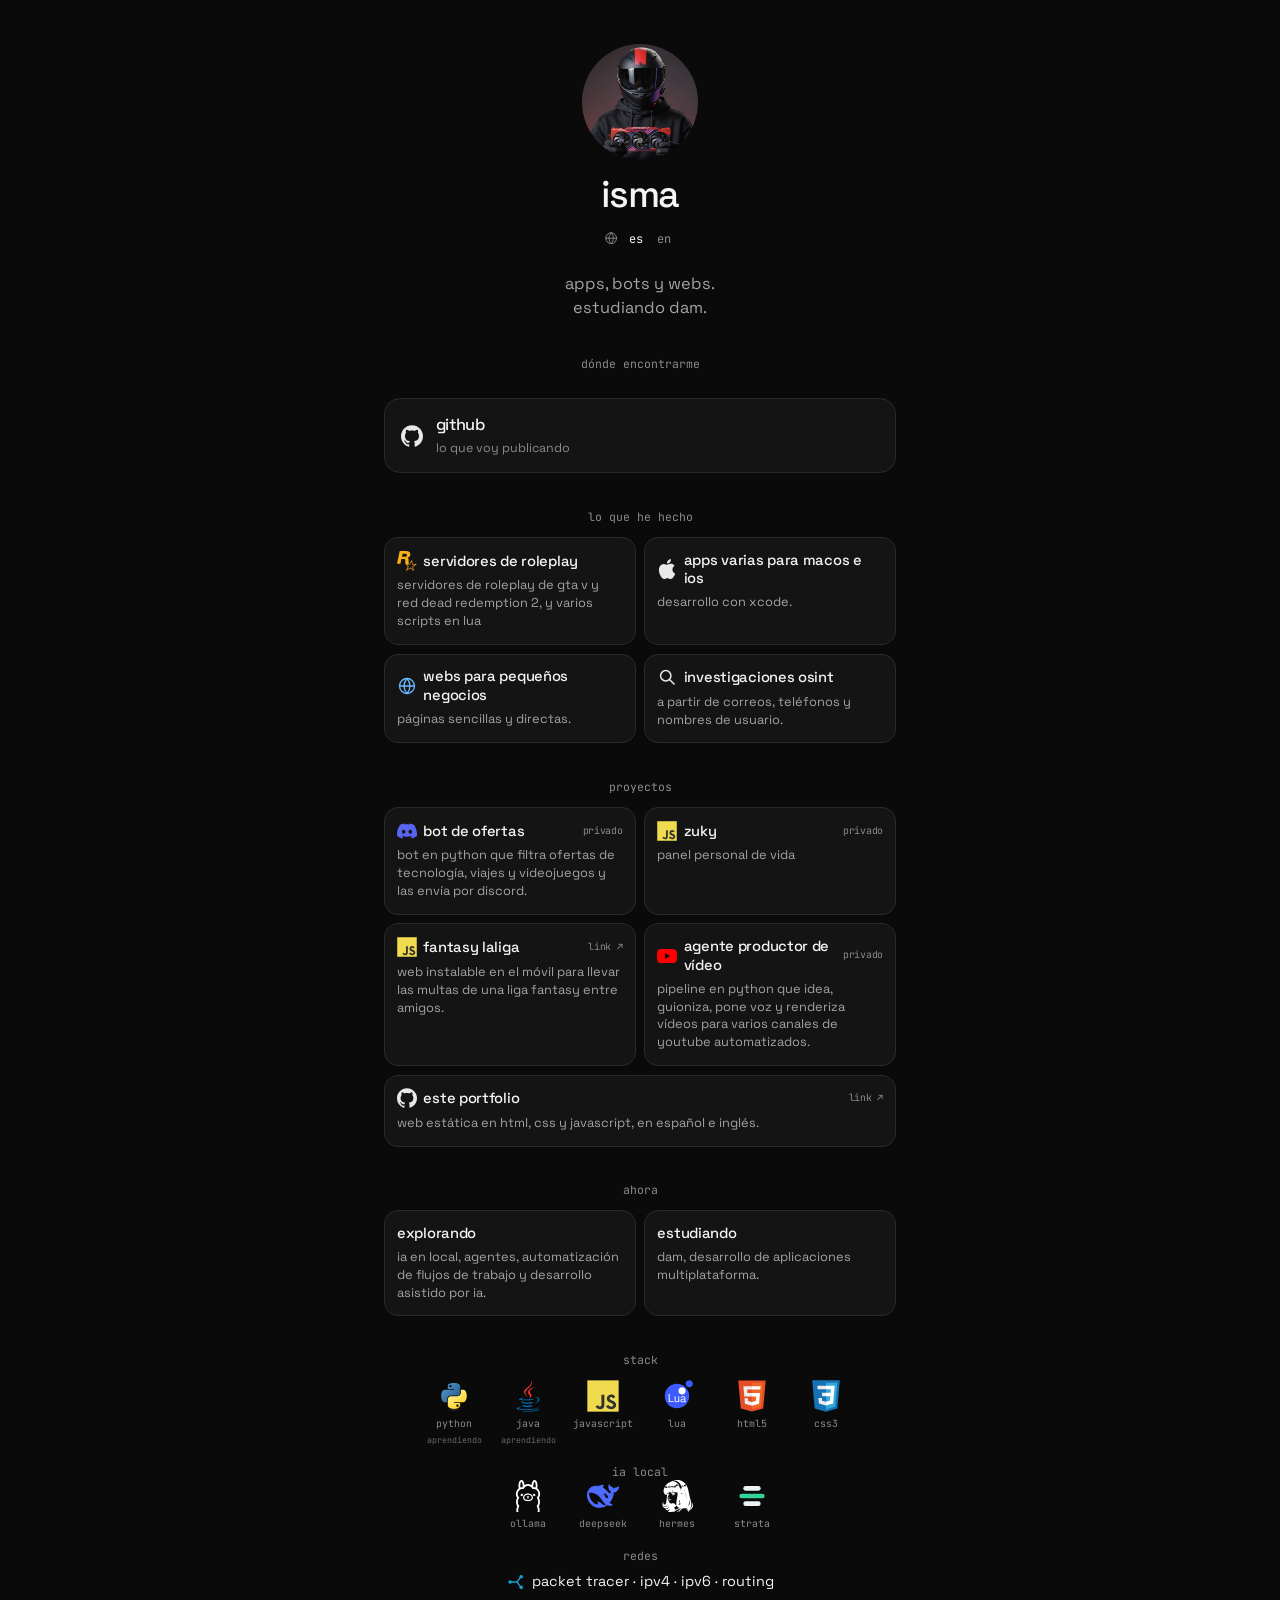
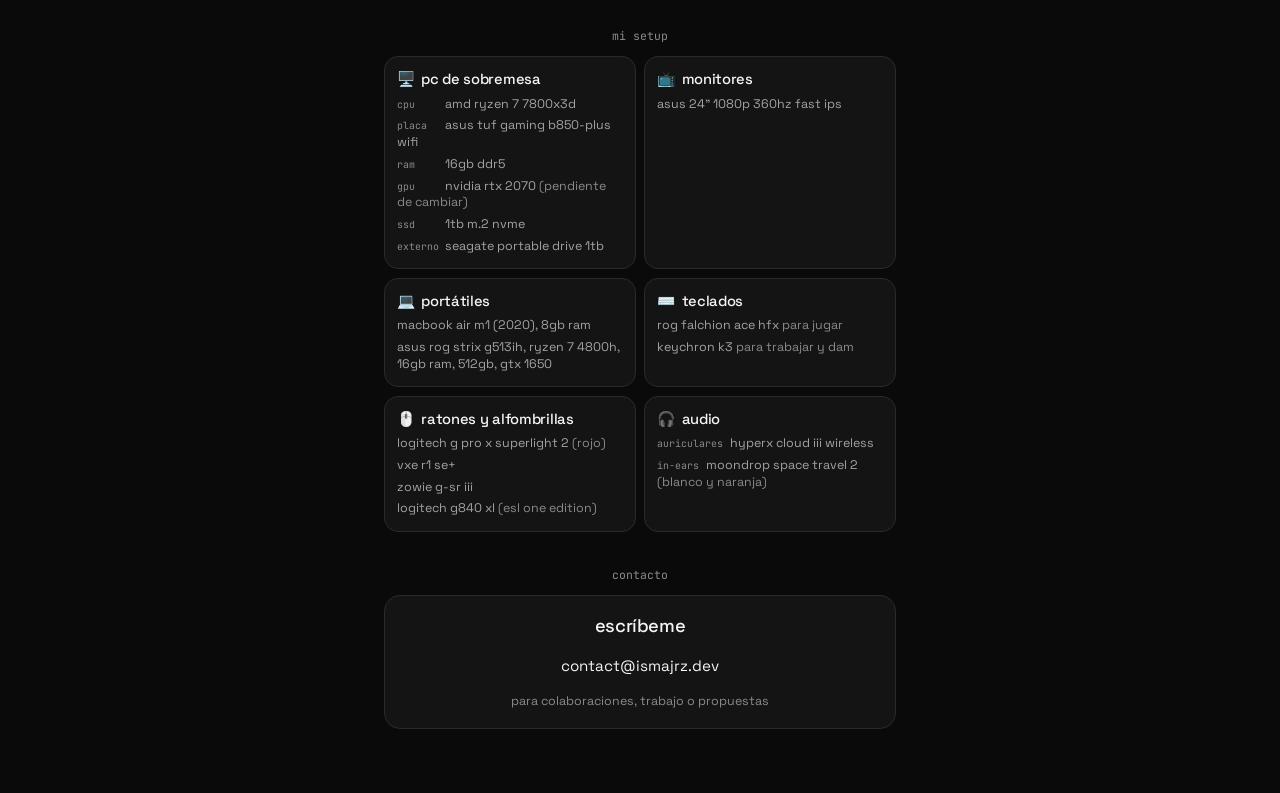
==== commit 1f9d4083: "Portfolio: quita el @ bajo el nombre Co-Authored-By: Claude Opus 5.5 <noreply@anthropic.com> Claude-" ====
--- a/index.html
+++ b/index.html
@@ -39,7 +39,6 @@
     <header>
       <img class="avatar" src="/avatar.jpg" width="116" height="116" alt="avatar de isma" data-i18n-alt="photoAlt" fetchpriority="high">
       <h1>isma</h1>
-      <p class="handle">@ismajrz</p>
       <div class="lang" role="group" aria-label="idioma" data-i18n-aria="langLabel">
         <svg class="lang-icon" aria-hidden="true" viewBox="0 0 24 24" fill="none" stroke="currentColor" stroke-width="1.6" stroke-linecap="round" stroke-linejoin="round"><circle cx="12" cy="12" r="9"/><path d="M3 12h18"/><path d="M12 3c2.4 2.6 3.6 5.7 3.6 9s-1.2 6.4-3.6 9c-2.4-2.6-3.6-5.7-3.6-9S9.6 5.6 12 3z"/></svg>
         <button type="button" data-set-lang="es" aria-pressed="true">es</button>
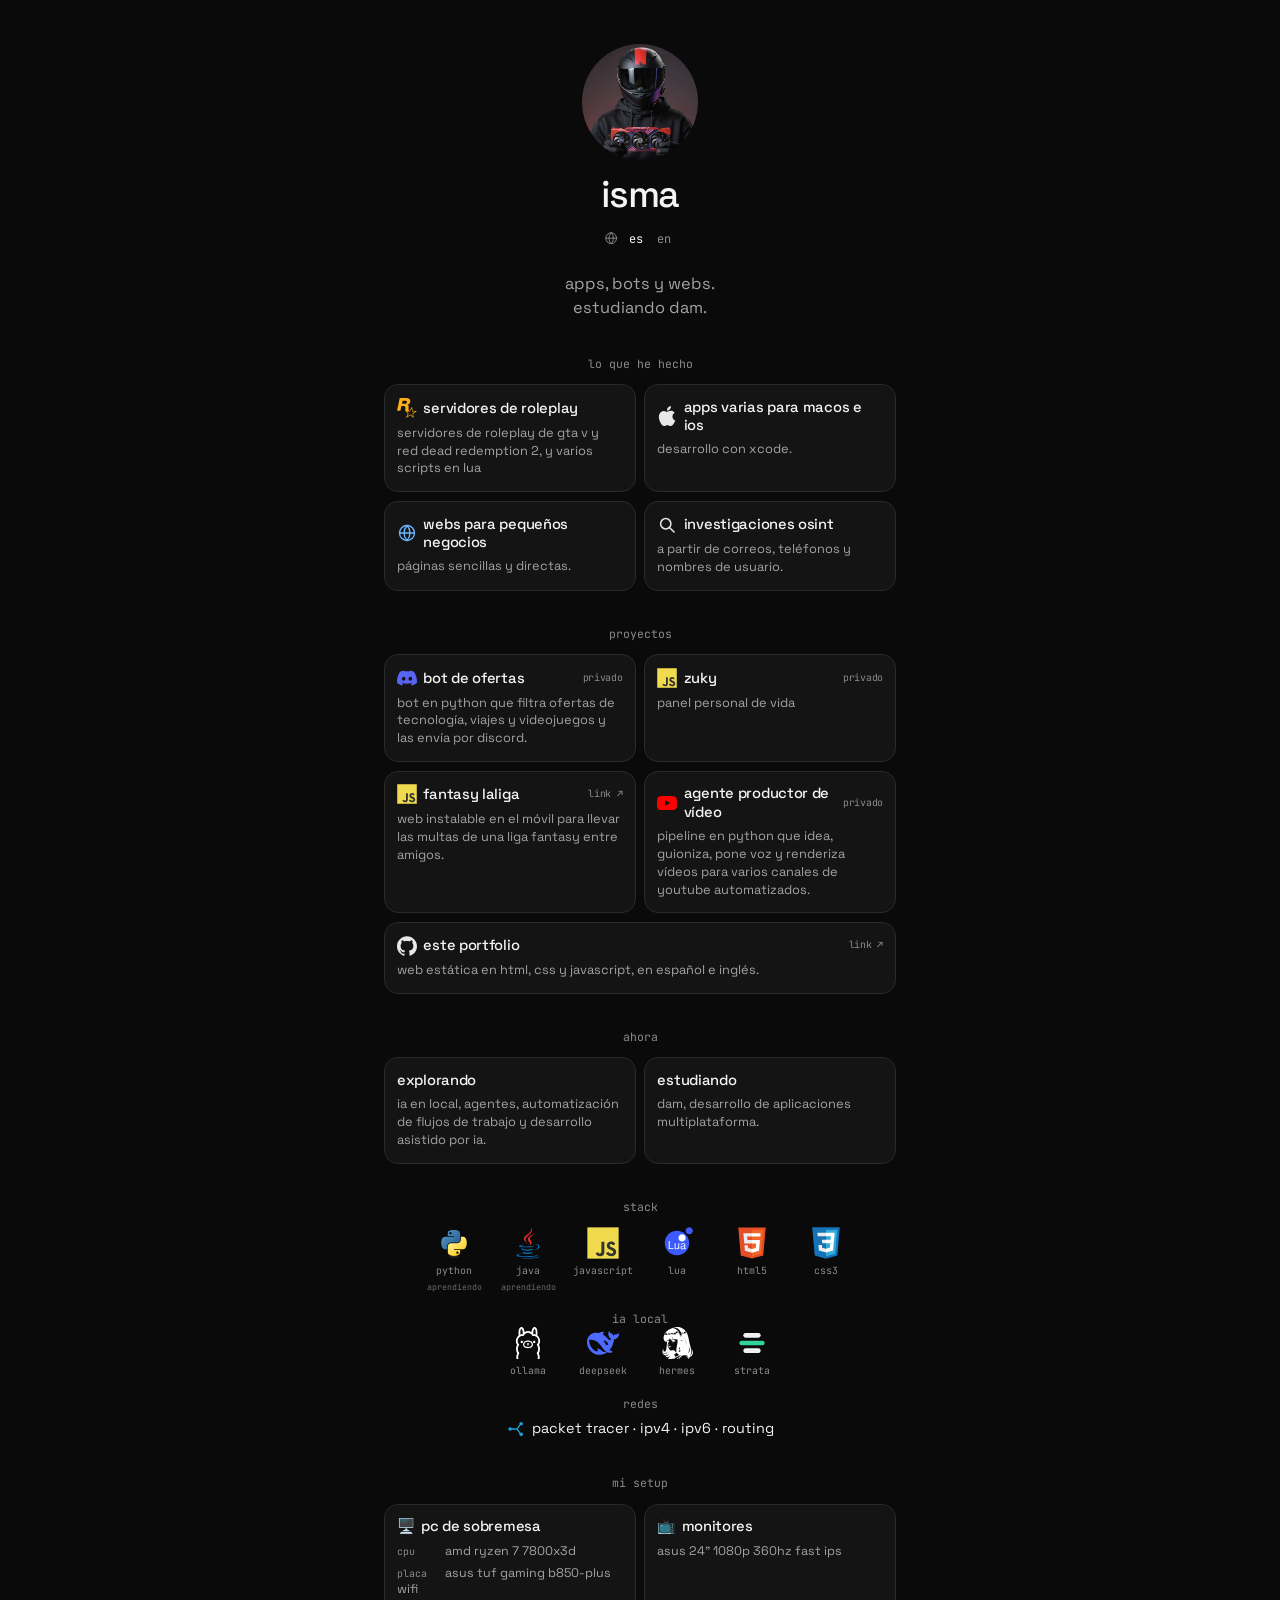
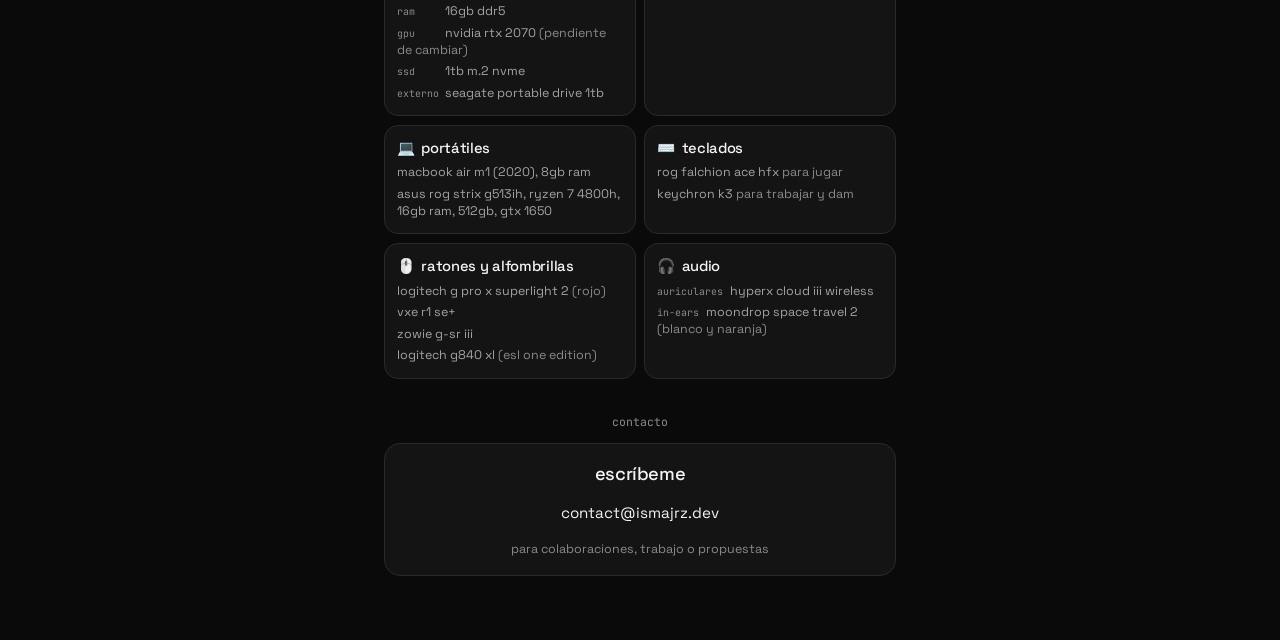
==== commit cc3e147a: "Portfolio: quita 'dónde encontrarme' por ahora Co-Authored-By: Claude Opus 5.5 <noreply@anthropic.co" ====
--- a/index.html
+++ b/index.html
@@ -51,20 +51,6 @@
     </header>
 
     <main id="contenido" tabindex="-1">
-      <section aria-labelledby="donde">
-        <h2 id="donde" data-i18n="findTitle">dónde encontrarme</h2>
-        <div class="links">
-          <a class="linkbtn" href="https://github.com/ismajrz" target="_blank" rel="me noopener noreferrer">
-            <img src="/icons/github.svg" alt="" width="22" height="22">
-            <span>
-              <strong>github</strong>
-              <small data-i18n="ghHint">lo que voy publicando</small>
-              <span class="sr-only" data-i18n="newTab">se abre en otra pestaña</span>
-            </span>
-          </a>
-        </div>
-      </section>
-
       <section aria-labelledby="hecho">
         <h2 id="hecho" data-i18n="workTitle">lo que he hecho</h2>
         <ul class="tiles work">
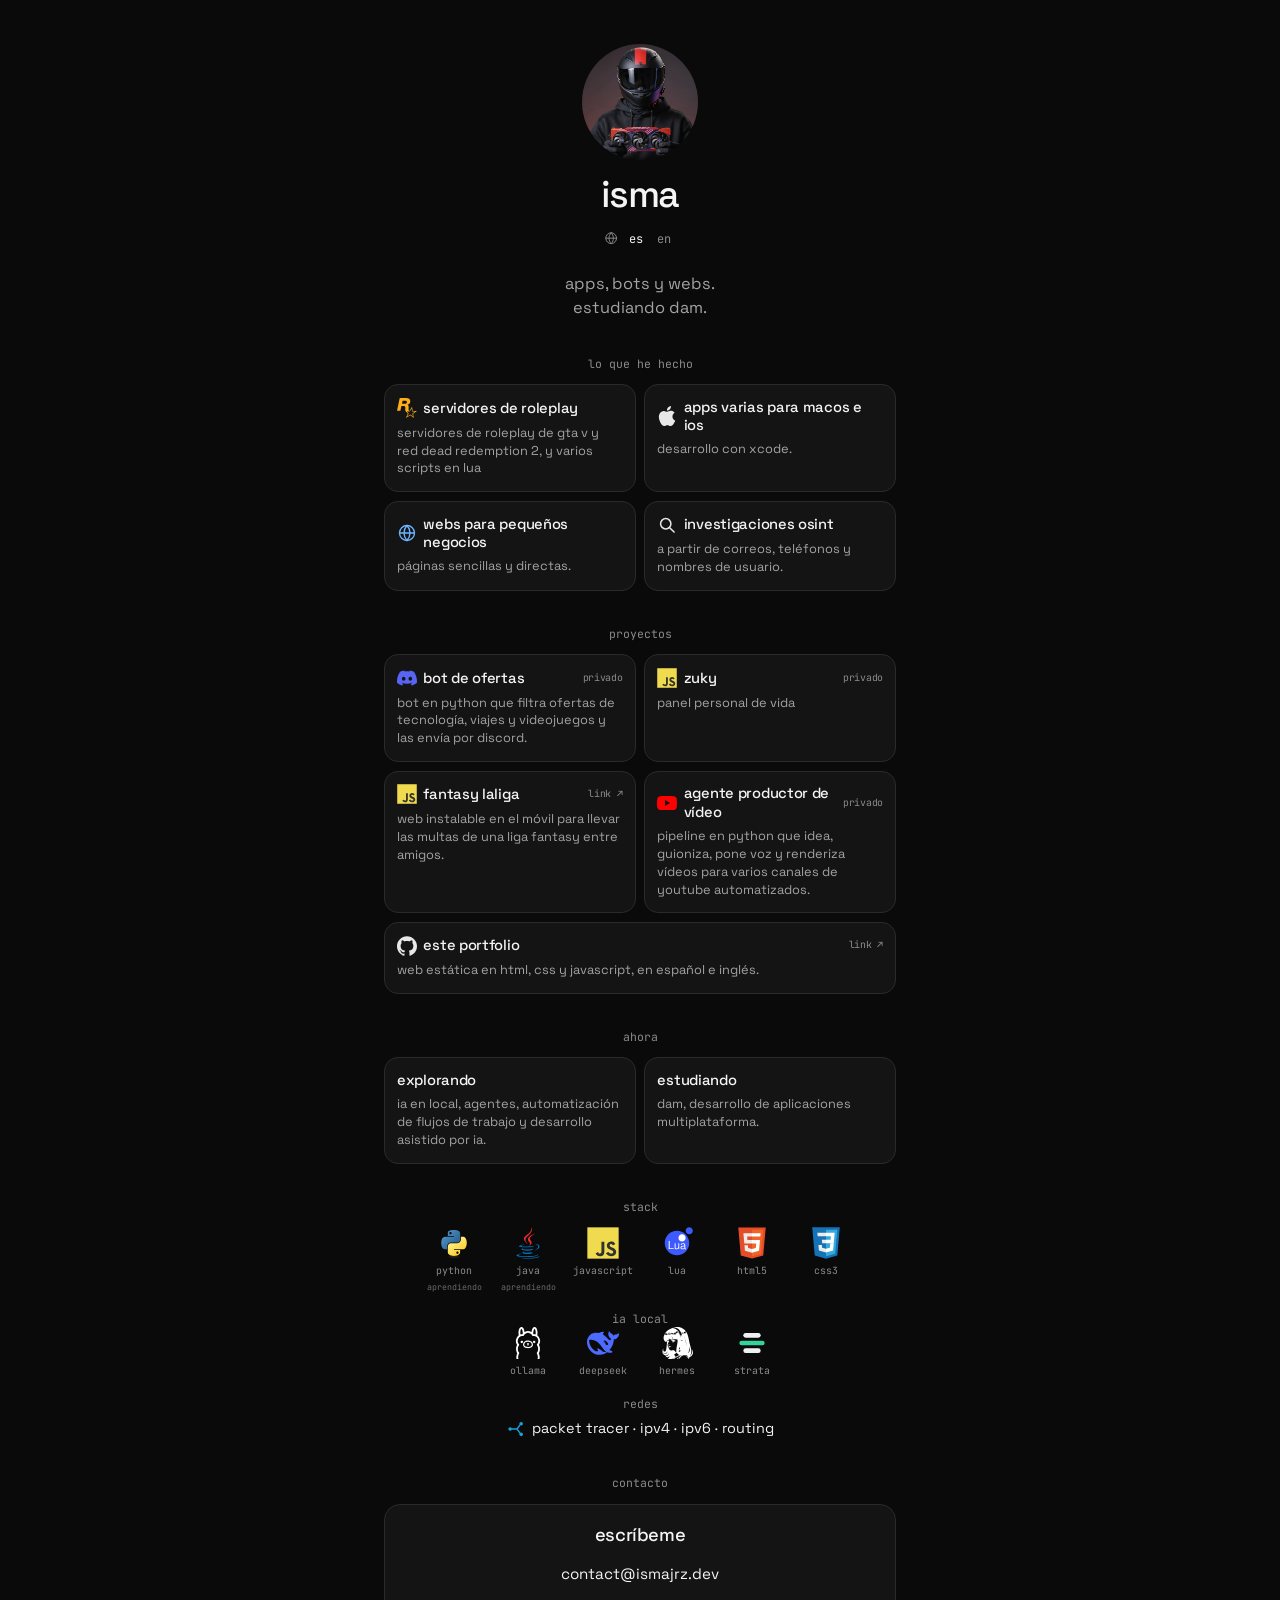
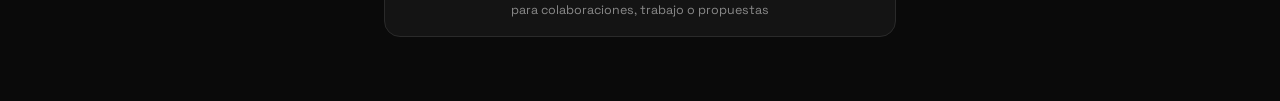
==== commit b47d7ecb: "Portfolio: quita 'mi setup' por ahora Co-Authored-By: Claude Opus 5.5 <noreply@anthropic.com> Claude" ====
--- a/index.html
+++ b/index.html
@@ -134,59 +134,6 @@
         <p class="netline"><img class="mark" src="/icons/network.svg" alt="" width="18" height="18">packet tracer · ipv4 · ipv6 · routing</p>
       </section>
 
-      <section aria-labelledby="setup">
-        <h2 id="setup" data-i18n="setupTitle">mi setup</h2>
-        <ul class="tiles setup">
-          <li class="tile">
-            <h3><span aria-hidden="true">🖥️</span><span data-i18n="setPc">pc de sobremesa</span></h3>
-            <ul class="specs">
-              <li><span class="k">cpu</span>amd ryzen 7 7800x3d</li>
-              <li><span class="k" data-i18n="setBoard">placa</span>asus tuf gaming b850-plus wifi</li>
-              <li><span class="k">ram</span>16gb ddr5</li>
-              <li><span class="k">gpu</span>nvidia rtx 2070 <em data-i18n="setUpgrade">(pendiente de cambiar)</em></li>
-              <li><span class="k">ssd</span>1tb m.2 nvme</li>
-              <li><span class="k" data-i18n="setExternal">externo</span>seagate portable drive 1tb</li>
-            </ul>
-          </li>
-          <li class="tile">
-            <h3><span aria-hidden="true">📺</span><span data-i18n="setMonitors">monitores</span></h3>
-            <ul class="specs">
-              <li>asus 24" 1080p 360hz fast ips</li>
-            </ul>
-          </li>
-          <li class="tile">
-            <h3><span aria-hidden="true">💻</span><span data-i18n="setLaptops">portátiles</span></h3>
-            <ul class="specs">
-              <li>macbook air m1 (2020), 8gb ram</li>
-              <li>asus rog strix g513ih, ryzen 7 4800h, 16gb ram, 512gb, gtx 1650</li>
-            </ul>
-          </li>
-          <li class="tile">
-            <h3><span aria-hidden="true">⌨️</span><span data-i18n="setKeyboards">teclados</span></h3>
-            <ul class="specs">
-              <li>rog falchion ace hfx <em data-i18n="setGaming">para jugar</em></li>
-              <li>keychron k3 <em data-i18n="setWork">para trabajar y dam</em></li>
-            </ul>
-          </li>
-          <li class="tile">
-            <h3><span aria-hidden="true">🖱️</span><span data-i18n="setMice">ratones y alfombrillas</span></h3>
-            <ul class="specs">
-              <li>logitech g pro x superlight 2 <em data-i18n="setRed">(rojo)</em></li>
-              <li>vxe r1 se+</li>
-              <li>zowie g-sr iii</li>
-              <li>logitech g840 xl <em>(esl one edition)</em></li>
-            </ul>
-          </li>
-          <li class="tile">
-            <h3><span aria-hidden="true">🎧</span><span>audio</span></h3>
-            <ul class="specs">
-              <li><span class="k" data-i18n="setHeadphones">auriculares</span>hyperx cloud iii wireless</li>
-              <li><span class="k">in-ears</span>moondrop space travel 2 <em data-i18n="setWhite">(blanco y naranja)</em></li>
-            </ul>
-          </li>
-        </ul>
-      </section>
-
       <section aria-labelledby="contacto">
         <h2 id="contacto" data-i18n="contactTitle">contacto</h2>
         <a class="cta" href="mailto:contact@ismajrz.dev">
